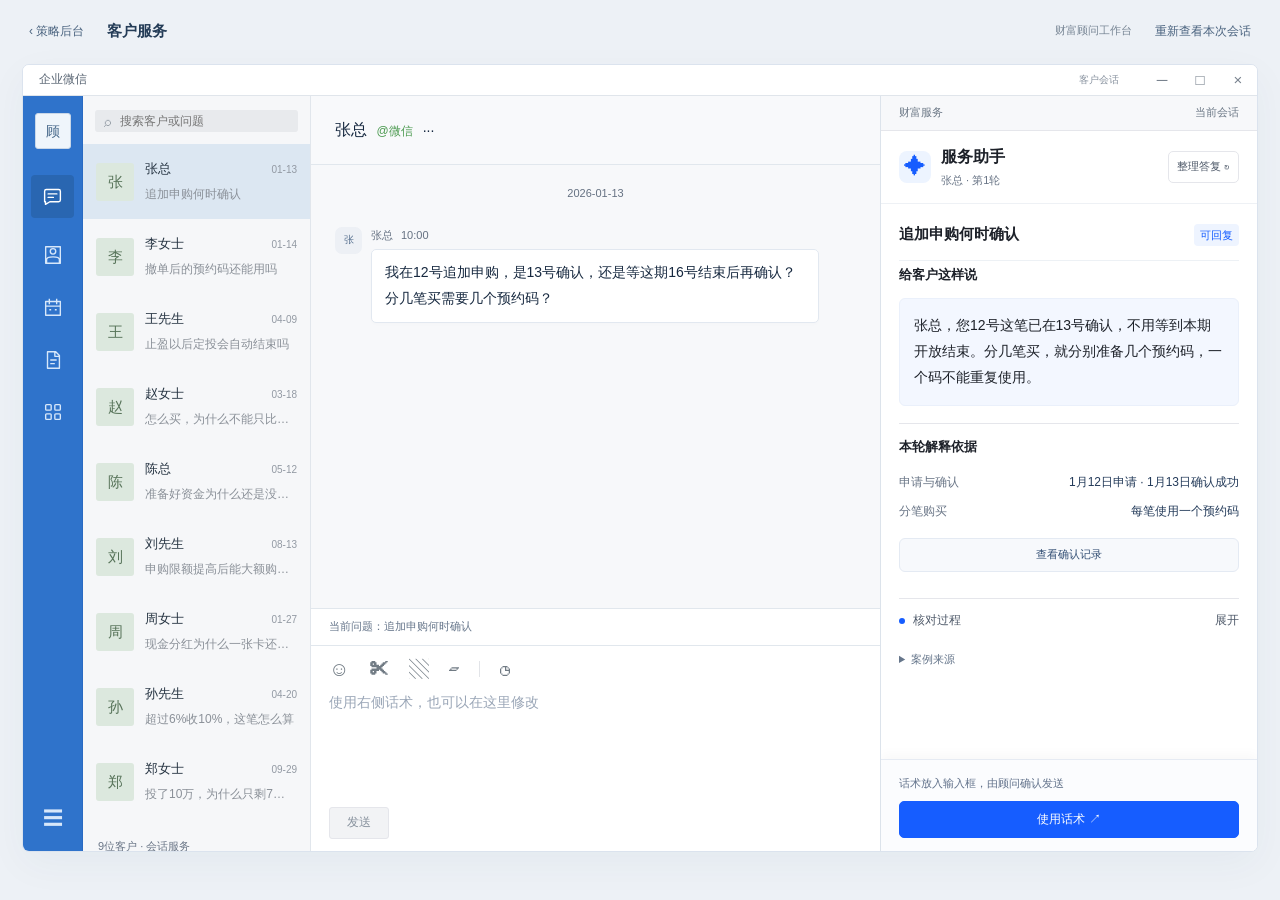
==== mjx/index.html @ 015b1b5f "feat(demo): 发布独立公开静态演示版本 原因：原私有仓库套餐不支持Pages，需要独立公开静态仓库供网页预览。 改动：仅导入mjx静态运行文件、方案和演示图片；新增根目录跳转与.nojeky" ====
<!doctype html>
<html lang="zh-CN">
<head>
  <meta charset="utf-8">
  <meta name="viewport" content="width=device-width, initial-scale=1">
  <link rel="icon" href="assets/company-logo.png">
  <title>财富服务智能体 · 服务与策略闭环</title>
  <meta name="description" content="企微侧边栏服务、主动被动场景、策略沉淀及基于事实和A/B结果的审核交互Demo。">
  <link rel="stylesheet" href="styles.css">
  <link rel="stylesheet" href="scenarios.css">
  <link rel="stylesheet" href="wecom.css">
  <link rel="stylesheet" href="agent-sidebar.css">
  <link rel="stylesheet" href="profit-assistant.css">
  <link rel="stylesheet" href="platform-theme.css">
  <link rel="stylesheet" href="premium-functional.css">
  <link rel="stylesheet" href="strategy-management.css">
</head>
<body>
  <header class="platform-header" aria-label="财富管理中台原型顶部">
    <a class="platform-brand" href="#strategies"><img src="assets/company-logo.png" alt="广发基金"><span>财富管理中台</span></a>
    <div class="platform-user"><span class="platform-demo-label">智能体原型 · 本地演示</span><span>财富顾问</span><span class="avatar small" aria-label="本地演示身份">顾</span></div>
  </header>
  <div class="app-shell">
    <aside class="nav-rail" aria-label="主导航">
      <a class="brand" href="#strategies" aria-label="财富服务策略工作台"><span class="brand-mark">广</span><span>财富服务<span class="brand-sub">智能体工作台</span></span></a>
      <div class="nav-caption">服务智能体</div>
      <nav id="navigation">
        <button class="nav-link" data-view="service"><span class="nav-icon">◫</span>会话服务</button>
        <button class="nav-link" data-view="coordination"><span class="nav-icon">⇄</span>问题协同</button>
        <button class="nav-link" data-view="active"><span class="nav-icon">↗</span>主动服务</button>
        <button class="nav-link" data-view="strategies"><span class="nav-icon">◈</span>策略管理</button>
        <button class="nav-link" data-view="review"><span class="nav-icon">◎</span>评估与审核</button>
        <a class="nav-link" href="overview.html" target="_blank" rel="noopener"><span class="nav-icon">⌘</span>整体方案</a>
        <a class="nav-link" href="overview.html#三个模块与任务边界" target="_blank" rel="noopener"><span class="nav-icon">⇆</span>模块协同说明</a>
      </nav>
      <div class="growth-note"><span class="small-label">可成长的服务能力</span><p>事实有依据<br>方法可复用<br>效果可验证</p><div class="growth-line"><i></i><i></i><i></i><i></i></div></div>
      <div class="rail-bottom"><div class="avatar small">顾</div><div>财富顾问<span>本地演示身份</span></div></div>
    </aside>
    <div class="workspace">
      <header class="global-header"><div class="breadcrumbs">财富服务<span>/</span><strong id="page-name">场景总览</strong></div><div class="header-actions"><span class="demo-pill"><i></i>本地交互演示</span><button class="plain-button" id="data-boundary">数据说明</button><button class="plain-button" id="reset-demo">重置演示</button></div></header>
      <main id="main-content"></main>
      <footer class="global-footer"><span>共性场景改写 · 业务结果为演示 · 不向客户发送</span><span>查看设计依据 ↗</span></footer>
    </div>
  </div>
  <div class="toast" id="toast" role="status" aria-live="polite"></div>
  <dialog id="detail-dialog" aria-labelledby="dialog-title"><div class="dialog-head"><div><span class="small-label" id="dialog-eyebrow">详情</span><h2 id="dialog-title"></h2></div><button class="icon-button" id="close-dialog" aria-label="关闭详情">×</button></div><div id="dialog-body"></div></dialog>
  <script>if (!location.hash) history.replaceState(null, "", location.pathname + location.search + "#service");</script><script src="data.js"></script><script src="engine.js"></script><script src="service-interaction-cases.js"></script><script src="business-scenarios.js"></script><script src="service-simulation.js"></script><script src="profit-walkthrough.js"></script><script src="business-answer-view.js"></script><script src="source-service.js"></script><script src="scenario-views.js"></script><script src="wecom-shell.js"></script><script src="agent-sidebar.js"></script><script src="advisor-copy-data.js"></script><script src="advisor-copy.js"></script><script src="strategy-attribution-data.js"></script><script src="strategy-catalog.js"></script><script src="strategy-management.js"></script><script src="competition-adapter.js"></script><script src="app.js"></script>
</body>
</html>
---- mjx/styles.css ----
:root{--surface:#fff;--canvas:#f5f6f8;--ink:#14243d;--muted:#62718a;--primary:#173e73;--accent:#197666;--line:#e4e8ef;--success:#187060;--warning:#936621;--error:#a03c45;--blue-soft:#edf3fa;--green-soft:#edf6f2;--amber-soft:#fbf5e9;--space-xs:6px;--space-sm:12px;--space-md:20px;--space-lg:28px;--space-xl:40px;--shadow-sm:0 2px 10px #21385805;--shadow-md:0 12px 40px #14243d0b;--ease:cubic-bezier(.22,.61,.36,1);--body-font:'PingFang SC','Microsoft YaHei',sans-serif;--display-font:'Songti SC','STSong',serif}
*{box-sizing:border-box}body{margin:0;background:var(--canvas);color:var(--ink);font:14px/1.6 var(--body-font);-webkit-font-smoothing:antialiased}button,input,textarea,select{font:inherit}button,a,input,textarea,summary{ -webkit-tap-highlight-color:transparent}button{cursor:pointer}button:disabled{cursor:not-allowed;opacity:.48}button:focus-visible,a:focus-visible,summary:focus-visible{outline:3px solid #8bb5dc;outline-offset:3px}a{color:var(--primary);text-decoration:none}h1,h2,h3,p{margin:0}h1{font:600 clamp(25px,2.3vw,34px)/1.35 var(--display-font);letter-spacing:.02em}h2{font-size:20px;line-height:1.4}h3{font-size:15px}small,.small-label{font-size:11px;color:var(--muted)}.small-label{letter-spacing:.06em}.muted{color:var(--muted)}.app-shell{display:flex;min-height:100vh}.nav-rail{width:190px;flex:none;background:#fff;border-right:1px solid var(--line);position:sticky;top:0;height:100vh;display:flex;flex-direction:column;padding:30px 18px 18px}.brand{display:flex;gap:11px;align-items:center;font-weight:600;color:var(--ink);font-size:17px;letter-spacing:.06em}.brand-mark{width:38px;height:38px;border-radius:11px;color:#fff;background:var(--primary);display:grid;place-items:center;font:23px var(--display-font)}.brand-sub{display:block;font-size:10px;font-weight:400;letter-spacing:.14em;color:var(--muted);margin-top:2px}.nav-caption{font-size:10px;color:#8090a5;margin:40px 13px 14px;letter-spacing:.16em}.nav-link{width:100%;display:flex;gap:13px;align-items:center;min-height:46px;margin:5px 0;padding:10px 12px;border:0;border-radius:8px;background:transparent;color:var(--muted);text-align:left;font-size:13px}.nav-link:hover{background:var(--canvas)}.nav-link.active{background:var(--blue-soft);color:var(--primary);font-weight:600}.nav-icon{font:20px Georgia,serif;width:21px;text-align:center}.growth-note{margin:45px 12px 0;border-top:1px solid var(--line);padding-top:24px}.growth-note p{margin-top:10px;color:#718199;font-size:12px;line-height:1.9}.growth-line{display:flex;gap:6px;margin-top:17px}.growth-line i{width:19px;height:3px;background:#dfe8ec}.growth-line i:first-child,.growth-line i:nth-child(2){background:#7da79c}.rail-bottom{margin-top:auto;padding-top:30px;display:flex;align-items:center;gap:9px;font-size:12px}.rail-bottom span{display:block;font-size:10px;color:var(--muted)}.workspace{flex:1;min-width:0;display:flex;flex-direction:column}.global-header{height:73px;display:flex;align-items:center;justify-content:space-between;padding:0 36px;border-bottom:1px solid var(--line);background:#ffffffb8}.breadcrumbs{color:var(--muted);font-size:12px;display:flex;gap:13px;align-items:center}.breadcrumbs span{color:#b3becd}.breadcrumbs strong{font-weight:500;color:var(--ink)}.header-actions{display:flex;align-items:center;gap:18px}.demo-pill{font-size:11px;color:var(--accent);display:flex;gap:6px;align-items:center}.demo-pill i{width:5px;height:5px;background:var(--accent);border-radius:50%}.plain-button{border:0;background:none;color:var(--muted);padding:8px 0;min-height:32px;font-size:11px}.plain-button:hover{color:var(--primary)}#main-content{padding:30px 36px 24px;flex:1;min-width:0}.page-intro{display:flex;align-items:center;justify-content:space-between;gap:22px;margin-bottom:24px}.page-intro p{color:var(--muted);font-size:12px;margin-top:8px}.eyebrow{font-size:11px;letter-spacing:.12em;color:var(--accent);margin-bottom:7px}.segment{display:flex;padding:4px;border:1px solid var(--line);background:#fff;border-radius:9px;gap:3px}.segment button{border:0;background:transparent;padding:7px 13px;min-height:34px;border-radius:6px;font-size:12px;color:var(--muted);white-space:nowrap}.segment button.active{background:var(--primary);color:white}.service-grid{display:grid;grid-template-columns:190px minmax(250px,1fr) minmax(335px,390px);gap:16px;align-items:stretch;min-height:625px}.scenario-list{padding:17px 11px;background:#fff;border:1px solid var(--line);border-radius:11px}.scenario-heading{padding:0 9px 13px;display:flex;justify-content:space-between;color:var(--muted);font-size:11px}.scenario-button{display:block;width:100%;padding:14px 10px;margin-bottom:5px;text-align:left;border:1px solid transparent;border-radius:8px;background:none;transition:background .18s var(--ease)}.scenario-button:hover{background:#f6f8fa}.scenario-button.selected{background:var(--blue-soft);border-color:#dce6f2}.scenario-button b{display:block;font-size:12px;font-weight:500;margin:6px 0}.scenario-button small{display:block;font-size:10px;line-height:1.5}.scenario-index{font:11px Georgia,serif;color:#8c9db0}.scenario-button.selected .scenario-index{color:var(--primary)}.case-mode{float:right;font-size:9px;color:var(--accent);border:1px solid #cee1d9;padding:0 5px;border-radius:3px}.chat-panel{border:1px solid var(--line);border-radius:11px;background:#fff;overflow:hidden;display:flex;flex-direction:column;min-width:0}.chat-header{padding:18px 22px;border-bottom:1px solid var(--line);display:flex;align-items:center;gap:10px}.avatar{width:36px;height:36px;flex:none;border-radius:10px;background:#edf0f5;display:grid;place-items:center;color:#57708f;font-size:13px}.avatar.small{width:29px;height:29px;border-radius:8px;font-size:11px}.chat-header b{font-size:14px;font-weight:500}.chat-header small{display:block;font-size:10px;margin-top:2px}.live-dot{margin-left:auto;font-size:10px;color:var(--muted);white-space:nowrap}.chat-body{flex:1;min-height:275px;max-height:410px;overflow:auto;padding:20px 20px 25px;background:#fafbfc;scroll-behavior:smooth}.chat-date{text-align:center;color:#8b98aa;font-size:10px;margin-bottom:24px}.message{display:flex;gap:9px;margin:18px 0;align-items:flex-start}.message.advisor{flex-direction:row-reverse}.message .avatar{width:27px;height:27px;border-radius:7px;font-size:10px}.message.advisor .avatar{background:#d9e5f2;color:var(--primary)}.message-content{max-width:88%;min-width:0}.message-meta{font-size:9px;color:#8090a5;margin-bottom:5px;display:flex;gap:8px;flex-wrap:wrap}.message.advisor .message-meta{justify-content:flex-end}.bubble{padding:12px 14px;border:1px solid #e4e8ee;border-radius:0 9px 9px 9px;background:#fff;font-size:12px;line-height:1.75;white-space:pre-wrap;overflow-wrap:anywhere;box-shadow:var(--shadow-sm)}.message.advisor .bubble{background:#edf3fa;border-color:#e2eaf4;border-radius:9px 0 9px 9px}.message-origin{font-size:9px;color:#8795a8;margin-top:5px}.message.advisor .message-origin{text-align:right}.chat-context{display:flex;align-items:center;justify-content:space-between;gap:10px;padding:11px 19px;font-size:10px;color:var(--muted);border-top:1px solid var(--line);background:#fff}.chat-context button{font-size:10px;border:0;background:#eef2f7;padding:5px 9px;border-radius:4px;color:var(--primary);min-height:30px}.composer{padding:13px 19px 17px;border-top:1px solid var(--line)}.composer-label{display:flex;justify-content:space-between;font-size:10px;color:var(--muted);margin-bottom:9px}.composer textarea{resize:vertical;width:100%;min-height:85px;max-height:210px;border:0;outline:none;font-size:12px;line-height:1.75;color:var(--ink);background:#fff}.composer textarea::placeholder{color:#9aa6b7}.composer-actions{display:flex;justify-content:space-between;align-items:center;gap:12px;margin-top:8px}.composer-actions small{font-size:9px}.button{border:1px solid var(--line);background:#fff;color:var(--primary);padding:8px 13px;min-height:36px;border-radius:6px;font-size:11px;font-weight:500;display:inline-flex;align-items:center;justify-content:center;gap:6px;transition:background .18s var(--ease)}.button:hover:not(:disabled){background:var(--blue-soft)}.button.primary{background:var(--primary);border-color:var(--primary);color:white}.button.primary:hover:not(:disabled){background:#244e86}.button.success{color:var(--accent);border-color:#c9ded8;background:#f5faf7}.button.small{min-height:32px;padding:5px 10px;font-size:10px}.button.wide{width:100%}.assistant-panel{background:#fff;border:1px solid var(--line);border-radius:11px;display:flex;flex-direction:column;overflow:hidden;min-width:0}.assistant-head{padding:17px 20px;border-bottom:1px solid var(--line);display:flex;justify-content:space-between;align-items:center}.assistant-name{display:flex;align-items:center;gap:9px;font-size:13px;font-weight:500}.agent-emblem{width:26px;height:26px;border-radius:7px;background:var(--primary);color:#fff;display:grid;place-items:center;font:17px Georgia,serif}.assistant-head small{font-size:10px;color:var(--accent)}.problem-tabs{display:flex;gap:2px;padding:12px 15px 0;border-bottom:1px solid var(--line);overflow-x:auto}.problem-tab{background:none;border:0;border-bottom:2px solid transparent;min-height:38px;padding:7px 10px 11px;font-size:11px;white-space:nowrap;color:var(--muted);display:flex;align-items:center;gap:5px}.problem-tab[aria-selected=true]{border-bottom-color:var(--primary);color:var(--primary);font-weight:500}.tab-dot{width:5px;height:5px;border-radius:50%;background:#c19950}.tab-dot.closed{background:#8da79b}.assistant-content{padding:19px 20px;flex:1}.item-heading{display:flex;gap:10px;justify-content:space-between;align-items:flex-start;margin-bottom:11px}.item-heading h2{font-size:16px;font-weight:600;line-height:1.5}.badge{display:inline-flex;align-items:center;gap:4px;white-space:nowrap;background:#f0f3f7;color:#62718a;font-size:10px;border-radius:4px;padding:3px 7px;line-height:1.5}.badge.green{background:var(--green-soft);color:var(--accent)}.badge.amber{background:var(--amber-soft);color:var(--warning)}.badge.blue{background:var(--blue-soft);color:var(--primary)}.badge.outline{background:transparent;border:1px solid var(--line)}.item-summary{font-size:11px;color:var(--muted);margin-bottom:17px;line-height:1.7}.section-label{font-size:10px;display:flex;justify-content:space-between;align-items:center;letter-spacing:.035em;color:var(--muted);margin:17px 0 9px}.section-label b{font-weight:500;color:var(--ink);font-size:11px}.facts-block{background:#f3f7f5;border:1px solid #e0eae5;border-left:3px solid #81a696;border-radius:5px;padding:7px 12px}.fact-row{display:flex;justify-content:space-between;gap:14px;padding:7px 0;border-bottom:1px solid #e4ece7;font-size:11px}.fact-row:last-child{border-bottom:0}.fact-row span{color:#687f75;flex:none}.fact-row strong{font-weight:500;color:#234e42;text-align:right;overflow-wrap:anywhere}.fact-row.missing strong{color:var(--warning)}.fact-scope{font-size:9px;color:#809489;margin-top:8px;line-height:1.6}.reply-block{font-size:12px;line-height:1.8;padding:14px 15px;background:#f9fafc;border:1px solid #e9edf3;border-radius:7px;white-space:pre-wrap}.reply-origin{color:#8794a7;font-size:9px;margin:6px 0 10px}.action-row{display:flex;gap:8px;flex-wrap:wrap}.next-action{margin-top:14px;display:flex;gap:7px;font-size:10px;line-height:1.7;color:var(--muted);padding-left:2px}.next-action b{color:var(--primary);font-weight:500;white-space:nowrap}.confirm-box{border:1px solid #e9ddc3;border-radius:7px;background:#fcf9f2;padding:12px;margin-top:13px;font-size:11px}.confirm-box p{color:var(--warning);font-size:10px;margin:6px 0 8px}.check-label{display:flex;align-items:flex-start;gap:7px;font-size:10px;color:var(--muted);line-height:1.6;margin:9px 0}.check-label input{margin-top:3px;accent-color:var(--primary)}.process-details{margin-top:19px;border-top:1px solid var(--line);padding-top:12px}.process-details summary{cursor:pointer;font-size:11px;font-weight:500;display:flex;justify-content:space-between;list-style:none;align-items:center;min-height:32px}.process-details summary::-webkit-details-marker{display:none}.process-details summary:after{content:'＋';font-size:15px;color:#9aa8b9}.process-details[open] summary:after{content:'−'}.timeline{padding:15px 0 0 3px}.timeline-entry{display:flex;gap:12px;position:relative;padding-bottom:17px}.timeline-entry:not(:last-child):before{content:'';position:absolute;left:6px;top:16px;bottom:0;width:1px;background:var(--line)}.timeline-dot{position:relative;width:13px;height:13px;flex:none;border-radius:50%;background:white;border:2px solid #9eb6b0;margin-top:3px}.timeline-dot.model{border-color:#7c9abd}.timeline-dot.human,.timeline-dot.advisor{border-color:#c5aa75}.timeline-entry b{font-size:10px;font-weight:500}.timeline-entry p{font-size:10px;color:var(--muted);line-height:1.65;margin-top:4px}.timeline-entry small{font-size:9px}.running-indicator{display:flex;gap:8px;align-items:center;background:var(--blue-soft);color:var(--primary);padding:11px 13px;border-radius:6px;font-size:11px;margin-bottom:15px}.spinner{width:12px;height:12px;border:2px solid #c6d7e8;border-top-color:var(--primary);border-radius:50%;animation:spin .7s linear infinite}@keyframes spin{to{transform:rotate(360deg)}}.global-footer{padding:15px 36px;display:flex;justify-content:space-between;color:#8795a7;font-size:10px;border-top:1px solid var(--line)}.toolbar{display:flex;align-items:center;justify-content:space-between;gap:15px;margin-bottom:18px}.toolbar .segment{padding:3px}.search{width:230px;max-width:100%;border:1px solid var(--line);border-radius:7px;min-height:38px;background:#fff;padding:8px 13px;font-size:11px;color:var(--ink);outline-color:#8bb5dc}.strategy-layout{display:grid;grid-template-columns:minmax(370px,1fr) 340px;gap:22px}.strategy-table{background:#fff;border:1px solid var(--line);border-radius:10px;overflow:hidden}.table-row{display:grid;grid-template-columns:2fr .9fr 1.2fr .7fr 35px;gap:14px;align-items:center;padding:19px 23px;border-bottom:1px solid var(--line);font-size:11px}.table-row:last-child{border:0}.table-row.header{padding-top:14px;padding-bottom:14px;background:#fafbfc;color:var(--muted);font-size:10px}.table-row b{display:block;font-size:13px;font-weight:500;margin-bottom:5px}.table-row small{font-size:10px}.table-row.selected{background:#f4f7fb}.table-row:not(.header){cursor:pointer}.table-row:not(.header):hover{background:#f6f8fb}.table-row button{border:0;background:none;font-size:20px;color:#8696aa}.strategy-detail{background:#fff;border:1px solid var(--line);border-radius:10px;padding:25px;align-self:start}.strategy-detail h2{font:600 23px/1.45 var(--display-font);margin:13px 0}.strategy-detail p{font-size:12px;color:var(--muted);line-height:1.8}.method-list{list-style:none;padding:0;margin:20px 0}.method-list li{display:flex;gap:12px;margin:13px 0;font-size:11px}.method-list span{width:21px;height:21px;flex:none;border:1px solid #dae3ec;display:grid;place-items:center;border-radius:50%;font:10px Georgia,serif;color:var(--primary)}.quiet-callout{padding:13px 15px;background:#f6f8fa;border-radius:6px;font-size:10px;color:var(--muted);line-height:1.8;margin:16px 0}.callout-amber{background:var(--amber-soft);color:var(--warning)}.provenance-line{font-size:10px;color:#8a99aa;line-height:1.7}.strategy-actions{display:flex;gap:9px;margin-top:20px;flex-wrap:wrap}.empty-state{padding:45px 25px;text-align:center;color:var(--muted);font-size:12px}.review-layout{display:grid;grid-template-columns:230px minmax(400px,1fr);gap:22px}.review-list{align-self:start;background:#fff;border:1px solid var(--line);border-radius:10px;padding:14px}.review-choice{width:100%;text-align:left;border:1px solid transparent;border-radius:7px;padding:13px 12px;background:none;margin:3px 0}.review-choice b{font-size:12px;font-weight:500;display:block;margin-bottom:6px}.review-choice.selected{background:var(--blue-soft);border-color:#dae5f0}.review-card{background:#fff;border:1px solid var(--line);border-radius:11px;padding:29px 33px}.review-top{display:flex;align-items:flex-start;justify-content:space-between;gap:15px}.review-top h2{font:600 25px/1.4 var(--display-font);margin:8px 0 12px}.metric-area{display:grid;grid-template-columns:1fr 1fr;gap:20px;margin:23px 0}.metric-box{border:1px solid var(--line);border-radius:8px;padding:19px 22px}.metric-box.featured{border-color:#c6dccc;background:#f5faf7}.metric-box .metric-number{font:35px/1.3 Georgia,serif;color:var(--primary);margin:12px 0 4px;font-variant-numeric:tabular-nums}.metric-box small{font-size:10px}.bar-track{height:5px;background:#edf0f4;border-radius:3px;margin-top:14px;overflow:hidden}.bar-fill{height:100%;background:#8da3bb;border-radius:3px}.featured .bar-fill{background:#709c8d}.delta-line{padding:14px 0;border-top:1px solid var(--line);border-bottom:1px solid var(--line);display:flex;justify-content:space-between;align-items:center;font-size:11px}.delta-line strong{font:23px Georgia,serif;color:var(--accent)}.metadata-grid{display:grid;grid-template-columns:1fr 1fr;gap:17px;margin:21px 0;font-size:11px}.metadata-grid span{display:block;color:var(--muted);font-size:10px;margin-bottom:4px}.review-bottom{border-top:1px solid var(--line);padding-top:19px;margin-top:23px;display:flex;justify-content:space-between;gap:18px;align-items:flex-end}.review-bottom .check-label{max-width:360px}.history-list{padding:10px 0}.history-line{padding:12px 0;border-bottom:1px solid var(--line);font-size:11px;display:flex;justify-content:space-between;gap:14px}.plan-hero{background:var(--primary);color:#fff;padding:35px 42px;border-radius:12px;position:relative;overflow:hidden;margin-bottom:24px}.plan-hero .eyebrow{color:#b6d4ce}.plan-hero h1{font-size:33px;max-width:700px}.plan-hero p{margin-top:15px;font-size:12px;color:#c4d1e0;max-width:650px;line-height:1.9}.plan-hero:after{content:'◈';position:absolute;right:30px;top:-50px;font:240px Georgia,serif;color:#ffffff06}.plan-flow{display:flex;gap:0;align-items:stretch;background:white;border:1px solid var(--line);border-radius:9px;padding:25px 20px;margin-bottom:24px}.plan-step{flex:1;min-width:0;padding:0 15px;position:relative}.plan-step:not(:last-child):after{content:'→';position:absolute;right:-7px;top:13px;color:#abb9c9}.plan-step .number{font:11px Georgia,serif;color:#899baf;margin-bottom:8px}.plan-step b{display:block;font-size:13px;font-weight:500}.plan-step p{font-size:10px;color:var(--muted);line-height:1.7;margin-top:7px}.plan-columns{display:grid;grid-template-columns:1fr 1fr;gap:22px}.plan-panel{border:1px solid var(--line);background:#fff;border-radius:9px;padding:27px}.plan-panel h2{font-size:17px;margin-bottom:12px}.plan-panel p{font-size:12px;color:var(--muted);line-height:1.9}.simple-list{list-style:none;margin:18px 0 0;padding:0}.simple-list li{font-size:11px;padding:10px 0;border-top:1px solid var(--line);color:var(--muted)}.simple-list b{color:var(--ink);font-weight:500}.toast{position:fixed;bottom:28px;left:50%;transform:translate(-50%,12px);background:#14243df2;color:#fff;padding:12px 20px;border-radius:8px;font-size:12px;opacity:0;pointer-events:none;z-index:100;transition:opacity .2s var(--ease),transform .2s var(--ease);max-width:min(90vw,600px);box-shadow:var(--shadow-md)}.toast.show{opacity:1;transform:translate(-50%,0)}dialog{width:min(720px,calc(100vw - 32px));max-height:85vh;padding:0;border:1px solid var(--line);border-radius:12px;box-shadow:0 30px 100px #101d3633;color:var(--ink)}dialog::backdrop{background:#101d3644;backdrop-filter:blur(3px)}.dialog-head{padding:22px 27px;border-bottom:1px solid var(--line);display:flex;align-items:center;justify-content:space-between;gap:20px}.dialog-head h2{font-size:19px;margin-top:5px}.icon-button{border:0;background:#f1f4f8;min-width:32px;min-height:32px;border-radius:6px;font-size:21px;color:var(--muted)}#dialog-body{padding:22px 27px;overflow:auto;max-height:calc(85vh - 100px);font-size:12px;line-height:1.85}#dialog-body p{margin:10px 0;color:var(--muted)}.source-record{padding:14px 0;border-bottom:1px solid var(--line)}.source-record b{font-weight:500}.source-record code{display:block;font-size:10px;color:var(--muted);overflow-wrap:anywhere;margin-top:7px}pre{font-size:10px;background:#f4f6f9;color:#50627a;padding:15px;border-radius:6px;white-space:pre-wrap;overflow-wrap:anywhere}details.technical{margin-top:14px}details.technical summary{font-size:11px;color:var(--muted);cursor:pointer;min-height:32px}.mobile-chat-link{display:none}
.fact-row strong{font-size:12px;font-weight:600}.fact-scope{font-size:10px}.reply-block{font-size:13px}.reply-origin{font-size:10px}.message-origin{font-size:10px}.item-summary{font-size:12px}.bubble{font-size:13px}.button{font-size:12px}.scenario-button small{font-size:10px}.next-action{font-size:11px}.timeline-entry p{font-size:11px}
@media(min-width:1600px){#main-content{padding-left:45px;padding-right:45px}.service-grid{grid-template-columns:205px minmax(330px,1fr) 410px;min-height:690px}.chat-body{max-height:470px}.assistant-content{padding:23px}.bubble{font-size:13px}.reply-block{font-size:13px}}
@media(max-width:1220px){.nav-rail{width:164px;padding-left:12px;padding-right:12px}.brand{font-size:15px;gap:8px}.brand-mark{width:32px;height:32px}.global-header{padding:0 24px}#main-content{padding:24px}.service-grid{grid-template-columns:155px minmax(240px,1fr) 330px;gap:12px}.scenario-button{padding-left:7px;padding-right:7px}.assistant-content{padding:16px}.chat-header{padding:16px}.chat-body{padding:17px 14px}.message-content{max-width:89%}.strategy-layout{grid-template-columns:minmax(300px,1fr) 300px}.table-row{padding:16px;gap:10px}.review-layout{grid-template-columns:190px minmax(300px,1fr)}.review-card{padding:24px}.plan-step{padding:0 10px}}
@media(max-width:1030px){.nav-rail{width:146px}.nav-link{font-size:11px;gap:8px}.brand-sub{font-size:9px}.service-grid{grid-template-columns:minmax(260px,1fr) 340px}.scenario-list{grid-column:1/-1;display:flex;gap:6px;padding:8px;overflow-x:auto}.scenario-heading{display:none}.scenario-button{min-width:155px;width:155px;margin:0;padding:8px 10px}.scenario-button b{font-size:11px}.scenario-button small{display:none}.scenario-index{font-size:10px}.page-intro h1{font-size:28px}.strategy-layout{grid-template-columns:1fr}.strategy-detail{display:grid;grid-template-columns:1fr 1fr;gap:0 24px}.strategy-detail h2,.strategy-detail>p{grid-column:1}.review-layout{grid-template-columns:1fr}.review-list{display:flex;gap:6px;overflow:auto}.review-choice{min-width:190px;max-width:210px}.plan-flow{padding:22px 10px}.plan-step p{font-size:9px}.plan-columns{gap:15px}.header-actions{gap:11px}}
@media(max-width:760px){.app-shell{display:block}.nav-rail{position:static;height:auto;width:100%;padding:12px 18px;border-right:0;border-bottom:1px solid var(--line);display:block}.brand{font-size:16px}.brand-mark{width:29px;height:29px;font-size:19px}.brand-sub,.nav-caption,.growth-note,.rail-bottom{display:none}.nav-rail nav{display:flex;margin-top:10px;gap:4px}.nav-link{width:auto;flex:1;justify-content:center;font-size:10px;padding:7px 3px;min-height:34px}.nav-icon{display:none}.global-header{height:49px;padding:0 18px}.breadcrumbs{font-size:10px;gap:7px}.breadcrumbs>span:first-of-type{display:none}.header-actions{gap:10px}.demo-pill{display:none}.plain-button{font-size:10px}#main-content{padding:21px 16px}.page-intro{display:block;margin-bottom:18px}.page-intro h1{font-size:28px}.page-intro p{font-size:11px}.page-intro .segment{margin-top:15px;display:inline-flex}.service-grid{display:flex;flex-direction:column;gap:14px}.scenario-list{order:0}.chat-panel{order:2}.assistant-panel{order:1}.chat-body{min-height:180px;max-height:280px}.assistant-content{padding:20px}.reply-block{font-size:13px}.fact-row{font-size:12px}.fact-scope,.reply-origin,.message-origin{font-size:10px}.global-footer{padding:13px 16px;font-size:9px;gap:12px}.global-footer span:first-child{max-width:80%}.toolbar{flex-wrap:wrap}.search{width:100%}.strategy-detail{display:block;padding:23px}.table-row{grid-template-columns:1.9fr 1fr .85fr 25px;padding:15px 13px;gap:10px}.table-row .table-goal{display:none}.table-row b{font-size:12px}.metric-area{gap:11px}.metric-box{padding:16px}.metric-box .metric-number{font-size:30px}.review-card{padding:22px 18px}.review-bottom{display:block}.review-bottom .action-row{margin-top:15px}.metadata-grid{font-size:10px;gap:13px}.plan-hero{padding:26px 23px}.plan-hero h1{font-size:29px}.plan-columns{grid-template-columns:1fr}.plan-flow{flex-wrap:wrap;gap:20px;padding:23px}.plan-step{flex:none;width:calc(50% - 10px);padding:0}.plan-step:not(:last-child):after{display:none}.plan-step p{font-size:11px}.plan-panel{padding:23px}.dialog-head{padding:18px 20px}#dialog-body{padding:20px}.strategy-actions{gap:8px}.button{font-size:11px;min-height:38px}.mobile-chat-link{display:inline-flex}}
@media(max-width:760px){.nav-rail{position:sticky;top:0;z-index:30;background:#fff}.fact-row strong{font-size:12px}}
@media(prefers-reduced-motion:reduce){*{animation:none!important;scroll-behavior:auto!important;transition:none!important}}
---- mjx/scenarios.css ----
/* imagegen视觉方向的可执行翻译。所有布局为HTML/CSS；图片不承载事实。 */
:root{--primary:#1858ca;--ink:#16283f;--muted:#66768b;--line:#e1e7ed;--surface:#f5f7fa;--accent:#207b65;--green-soft:#eef8f3;--amber-soft:#fff5e6;--warning:#9a651a;--display-font:"Songti SC","STSong","Noto Serif CJK SC",serif;--body-font:"PingFang SC","Microsoft YaHei","Noto Sans CJK SC",sans-serif;--space-xs:8px;--space-sm:12px;--space-md:20px;--space-lg:28px;--space-xl:40px}
body{background:var(--surface);font-family:var(--body-font);font-size:14px;color:var(--ink)}
.nav-rail{width:194px;background:#11243c;color:#ecf2fa;border:0;padding:28px 18px}
.brand{color:#fff;font-size:18px}.brand-mark{background:#e7effc;color:#153860;border:0;border-radius:9px}.brand-sub{color:#9baec4;font-size:11px}
.nav-caption{color:#8fa2b9;font-size:11px;margin-top:36px}.nav-link{color:#aebed2;min-height:46px;font-size:13px;margin:5px 0;border-radius:7px;padding:12px}
.nav-link:hover{background:#1c3552;color:#fff}.nav-link.active{color:#fff;background:#225dc0;box-shadow:0 4px 14px #07183226}.nav-icon{font-size:17px}.growth-note{border-color:#344a64}.growth-note p{color:#c6d5e6;font-size:14px}.growth-note .small-label{color:#8ea8c2}.rail-bottom{border-color:#344a64;color:#dbe6f3}.rail-bottom span{color:#96acc3}
.global-header{background:#ffffffd9;height:68px;border-bottom:1px solid var(--line);padding:0 32px}.breadcrumbs{font-size:13px}.global-footer{font-size:11px;padding:18px 32px}.header-actions .plain-button{font-size:12px;min-height:34px}.demo-pill{font-size:11px}
#main-content{padding:30px 32px 40px;max-width:1580px;width:100%;margin:auto;min-width:0}.page-intro{margin-bottom:25px;align-items:center}.page-intro h1{font-family:var(--body-font);font-size:30px;line-height:1.4;letter-spacing:-.03em;font-weight:600}.eyebrow{font-size:11px;letter-spacing:.05em}.page-intro p{font-size:13px;line-height:1.8;margin-top:8px}.small-label{font-size:11px}.button{font-size:13px;min-height:38px;border-radius:6px;font-weight:500;padding:8px 14px}.button.primary{background:var(--primary);border-color:var(--primary)}.button.small{min-height:34px;font-size:12px}.plain-button{font-size:11px;min-height:32px}.badge{font-size:11px;padding:4px 8px}.badge.blue{color:var(--primary);background:#eef4ff}
button:focus-visible,a:focus-visible,summary:focus-visible{outline:3px solid #6a9de9;outline-offset:3px}button:hover:not(:disabled){filter:brightness(.98)}
.overview-spine{border:1px solid #dae5e3;border-left:4px solid var(--accent);background:#fff;display:flex;align-items:center;gap:30px;padding:24px 28px;border-radius:9px;margin-bottom:26px}.spine-label{color:var(--accent);font-size:11px}.overview-spine h2{font:600 26px/1.5 var(--display-font);margin:5px 0 0;white-space:nowrap}.overview-spine p{color:var(--muted);font-size:13px;line-height:1.9;max-width:650px}.overview-spine .badge{margin-left:auto}
.scene-map{display:grid;grid-template-columns:1fr 1fr;gap:18px}.scene-entry{border:1px solid var(--line);background:#fff;border-radius:9px;padding:27px 24px;display:grid;grid-template-columns:38px 1fr;gap:12px 18px;position:relative;min-height:230px;transition:box-shadow .18s ease}.scene-entry:hover{box-shadow:0 8px 25px #20345009}.scene-order{font:24px/1.6 Georgia,serif;color:#a8b5c5;grid-row:1/3}.scene-description h2{font-size:21px;margin:7px 0}.scene-description p{color:var(--ink);font-size:14px;margin:0 0 14px}.scene-focus{font-size:12px;color:var(--muted)}.scene-path{font-size:11px;color:#7b8ea4;margin-top:9px}.scene-open{grid-column:2;border:0;background:#edf3fd;color:var(--primary);justify-self:start;min-height:36px;padding:7px 12px;border-radius:5px;font-size:12px;display:flex;gap:25px;align-items:center}
.overview-bottom{margin-top:23px;display:grid;grid-template-columns:1fr 1fr auto;gap:24px;align-items:center;padding:22px 0;border-top:1px solid var(--line)}.overview-bottom b{display:block;font-size:14px;font-weight:500;margin:8px 0}.overview-bottom p{font-size:12px;line-height:1.7;color:var(--muted)}.design-gallery img{width:100%;display:block;border-radius:7px;border:1px solid var(--line)}.design-gallery figure{margin:15px 0 25px}.design-gallery figcaption{font-size:12px;color:var(--muted);margin-top:8px}
.scenario-counter{font-size:11px;color:var(--muted);border:1px solid var(--line);background:#fff;padding:9px 12px;border-radius:6px}.service-grid{grid-template-columns:172px minmax(260px,1fr) minmax(360px,410px);gap:18px}.scenario-heading{font-size:11px}.scenario-button{padding:13px 11px}.scenario-button b{font-size:13px;line-height:1.6}.scenario-button small{font-size:11px}.chat-panel,.assistant-panel{box-shadow:0 2px 5px #172f4810}.chat-header b{font-size:15px}.chat-header small,.chat-context,.composer-label,.composer-actions small{font-size:11px}.chat-date,.message-meta,.live-dot{font-size:11px}.bubble{font-size:14px;line-height:1.9}.message-origin{font-size:10px}.chat-body{min-height:260px}.composer textarea{font-size:13px;line-height:1.8}.assistant-head{padding:18px}.assistant-name{font-size:14px}.assistant-head small{font-size:11px}.problem-tab{font-size:12px;min-height:42px}.item-heading h2{font-size:18px}.item-summary{font-size:12px;line-height:1.8}.section-label b{font-size:12px}.section-label{font-size:10px}.facts-block{background:#f0f8f4;border:1px solid #d9e9e1;border-left:3px solid var(--accent);padding:7px 13px}.fact-row{font-size:12px;padding:9px 0}.fact-row strong{font-size:13px}.fact-scope,.reply-origin{font-size:11px;line-height:1.8}.reply-block{font-size:14px;line-height:1.9;background:#f5f8fe;border:1px solid #e3eaf6;padding:16px}.next-action{font-size:12px}.check-label,.confirm-box{font-size:12px}.confirm-box p{font-size:11px}.process-details summary{font-size:12px;min-height:38px}.timeline-entry b{font-size:12px}.timeline-entry p{font-size:12px}.quiet-callout{font-size:11px;line-height:1.8}.reply-origin button{border:0;background:none;color:var(--primary);padding:6px 0;min-height:32px;font-size:11px;display:block}
.collaboration-grid,.active-service-grid{display:grid;grid-template-columns:190px minmax(350px,1fr) 340px;gap:18px;align-items:start}.work-queue,.opportunity-queue,.case-investigation,.opportunity-evidence,.action-sheet{background:#fff;border:1px solid var(--line);border-radius:9px;min-width:0}.work-queue,.opportunity-queue{padding:16px 10px}.queue-title{font-size:13px;font-weight:600;padding:0 8px 12px;display:flex;justify-content:space-between;gap:8px}.queue-title span{font-size:10px;color:var(--muted);font-weight:400}.queue-item{width:100%;text-align:left;border:1px solid transparent;border-radius:7px;padding:14px 10px;background:none;margin:3px 0;display:block;color:var(--ink)}.queue-item.selected{background:#f0f5fe;border-color:#d6e4fa;border-left:3px solid var(--primary)}.queue-item span{font-size:11px;color:var(--muted)}.queue-item b{font-size:13px;line-height:1.7;display:block;margin:6px 0}.queue-item small{font-size:11px;color:#777f87}.queue-note{font-size:11px;line-height:1.8;color:var(--muted);border-top:1px solid var(--line);padding:14px 8px 0;margin-top:12px}.case-investigation,.opportunity-evidence{padding:23px}.investigation-header{display:flex;justify-content:space-between;gap:12px;align-items:start;margin-bottom:19px}.investigation-header h2{font-size:21px;line-height:1.5;margin:8px 0 0}.question-quote{background:#f6f8fb;border-left:2px solid #a3b9d4;padding:13px 15px;font-size:13px;line-height:1.9;color:#3e5670}.question-quote button{display:block;border:0;background:none;color:var(--primary);font-size:11px;min-height:32px;padding:6px 0 0}
.phase-strip{display:flex;gap:12px;margin:23px 0;flex-wrap:wrap}.phase-strip span{font-size:11px;color:#8b97a5;display:flex;align-items:center;gap:6px}.phase-strip i{font-style:normal;width:21px;height:21px;border:1px solid #dce2e9;border-radius:50%;display:grid;place-items:center;font:11px Georgia,serif}.phase-strip span.current{color:var(--primary);font-weight:500}.phase-strip span.current i{background:var(--primary);color:#fff;border-color:var(--primary)}.phase-strip span.done{color:var(--accent)}.phase-strip span.done i{border-color:#b7d9c7;background:#f0f8f4}
.evidence-sheet{border:1px solid #d9e8df;border-radius:7px;background:#f5faf7;margin-top:19px;overflow:hidden}.sheet-head{padding:14px 16px;display:flex;align-items:center;gap:8px;font-size:13px}.sheet-head b{font-weight:600}.sheet-head button{margin-left:auto;border:0;background:none;color:var(--primary);font-size:11px;min-height:32px;padding:0 4px}.evidence-icon{background:#daf1e5;color:var(--accent);width:23px;height:23px;display:grid;place-items:center;border-radius:5px;font-size:13px}.draft-icon{color:var(--primary);background:#eaf1fd;width:23px;height:23px;display:grid;place-items:center;border-radius:5px}.evidence-rows{margin:0 16px;padding:0}.evidence-rows>div{display:flex;justify-content:space-between;gap:18px;padding:12px 0;border-top:1px solid #e0eae3;font-size:12px}.evidence-rows dt{color:#697c72;flex:none}.evidence-rows dd{margin:0;text-align:right;font-weight:500;color:#21513e;overflow-wrap:anywhere}.evidence-rows .evidence-gap dd{color:var(--warning)}.evidence-scope{font-size:11px;color:#798c81;line-height:1.8;padding:11px 16px;border-top:1px solid #e0eae3;margin:8px 0 0}
.gap-sheet{background:#fffbf4;border:1px solid #efe1c8;border-radius:7px;margin-top:18px}.gap-sheet .sheet-head{padding-bottom:0}.gap-sheet>p{padding:12px 16px;font-size:13px;color:#72572f;line-height:1.8;margin:0}.owner-row{display:grid;grid-template-columns:1fr 1fr;border-top:1px solid #eddfc8;padding:13px 16px;gap:15px}.owner-row span{font-size:11px;color:#8a795f;display:block;margin-bottom:6px}.owner-row b{font-size:12px;line-height:1.7;font-weight:500}.case-actions{min-width:0}.action-sheet{padding:18px}.action-sheet>.sheet-head{padding:0 0 15px}.local-compose{border-top:1px solid var(--line);margin-top:22px;padding-top:14px}.local-compose label{font-size:11px;color:var(--muted);display:block;margin-bottom:9px}.local-compose textarea{width:100%;min-height:110px;font:13px/1.8 var(--body-font);padding:12px;border:1px solid #d5e0f0;border-radius:6px;background:#fbfcff;resize:vertical;color:var(--ink)}.local-compose textarea:focus{outline:2px solid #99b8e6;outline-offset:1px}.local-compose .composer-actions{margin-top:9px}.safety-note{font-size:11px;line-height:1.8;color:var(--muted);padding-top:17px;margin:0}.compact-message{border-top:1px solid var(--line);padding:12px 0}.compact-message span{color:var(--muted);font-size:10px}.compact-message p{font-size:12px;line-height:1.8;margin:7px 0}.candidate-link{margin-top:16px;border-top:1px solid var(--line);width:100%;padding-top:15px;text-align:left}.event-role{font-size:10px;display:block;color:#7b8fa6;margin-bottom:3px}
.needs-sheet{background:#f5f7fc;border:1px solid #e0e6f2;border-radius:7px}.needs-sheet>p{font-size:13px;line-height:1.8;color:var(--muted);padding:0 16px;margin:0 0 14px}.verification-row{display:grid;grid-template-columns:repeat(3,1fr);gap:10px;padding:15px;border-top:1px solid #e0e6f2}.verification-row span{font-size:10px;color:var(--muted)}.verification-row b{display:block;font-size:11px;font-weight:500;margin-top:7px;color:var(--warning)}.historical-warning{padding:12px 4px;font-size:11px;line-height:1.8;color:var(--warning)}.goal-sheet{border-top:1px solid var(--line);padding:20px 0 0;margin-top:4px}.goal-sheet h3{font-size:16px;margin:9px 0}.goal-sheet p{font-size:12px;line-height:1.9;color:var(--muted);margin:10px 0 14px}
.human-evidence{border:1px solid #dae2ef;background:#f6f8fd;border-radius:7px;margin-top:14px}.human-evidence .sheet-head span{font-size:10px;color:var(--muted);margin-left:auto}.human-evidence .evidence-rows dd{color:#2d507b}.historical-gaps{margin:14px 16px;border-top:1px solid #dfe5ef;padding-top:10px}.historical-gaps summary{font-size:11px;color:var(--muted);min-height:32px;cursor:pointer}.historical-gaps p{font-size:10px;line-height:1.7;color:var(--muted);margin-top:10px}
.evidence-rows dt small{display:block;font-size:10px;color:#809084;margin-top:4px;font-weight:400}.human-evidence .evidence-rows dt small{color:#8190a4}.evidence-rows dd{align-self:center}.evidence-rows dt{max-width:48%;overflow-wrap:anywhere}
.problem-tab{max-width:190px;min-width:125px;align-items:center;padding:9px 10px}.tab-caption{text-align:left;min-width:0}.tab-caption small{display:block;font-size:10px;color:var(--muted);font-weight:400}.tab-caption b{display:block;max-width:160px;overflow:hidden;text-overflow:ellipsis;white-space:nowrap;font-size:12px;line-height:1.8;font-weight:500}.problem-tab[aria-selected=true] .tab-caption b{color:var(--primary)}
.evidence-rows>div{padding:9px 0}.evidence-rows dd{font-size:13px;font-weight:600}.assistant-content .evidence-sheet{margin-top:14px}.assistant-content .evidence-scope{padding:8px 14px}.assistant-content .sheet-head{padding:10px 14px}
.assistant-content>.action-row{margin-top:10px}
.table-row{font-size:12px}.table-row b{font-size:14px}.strategy-detail p,.method-list li{font-size:12px}.strategy-detail h2{font-family:var(--body-font);font-size:23px}.review-card p,.review-card .metadata-grid{font-size:12px}.review-top h2{font-family:var(--body-font)}.plan-hero{background:#18354e}.plan-hero h1{font-family:var(--display-font)}.plan-panel h2{font-size:19px}.plan-panel p,.simple-list li{font-size:13px;line-height:1.9}.plan-step p{font-size:12px}.plan-step b{font-size:14px}
@media(min-width:1600px){.service-grid{grid-template-columns:180px minmax(360px,1fr) 420px}.collaboration-grid,.active-service-grid{grid-template-columns:210px minmax(440px,1fr) 380px}}
@media(max-width:1320px){.nav-rail{width:168px;padding:24px 12px}#main-content{padding:25px 22px}.brand{font-size:16px}.service-grid{grid-template-columns:145px minmax(230px,1fr) 345px;gap:13px}.collaboration-grid,.active-service-grid{grid-template-columns:160px minmax(300px,1fr) 300px;gap:13px}.case-investigation,.opportunity-evidence{padding:18px}.overview-spine{gap:18px}.overview-spine .badge{display:none}.overview-bottom{grid-template-columns:1fr 1fr}.overview-bottom>.button{justify-self:start}.queue-title{display:block}.queue-title span{display:block;margin-top:5px}}
@media(max-width:1120px){.nav-rail{width:154px}.service-grid{grid-template-columns:minmax(250px,1fr) 350px}.scenario-list{grid-column:1/-1;display:flex;overflow:auto}.scenario-button{min-width:170px}.collaboration-grid,.active-service-grid{grid-template-columns:minmax(320px,1fr) 320px}.work-queue,.opportunity-queue{grid-column:1/-1;display:flex;gap:8px;padding:10px}.queue-title,.queue-note{display:none}.queue-item{max-width:250px;margin:0}.queue-item b{font-size:12px}.scene-map{gap:12px}.scene-entry{padding:21px 18px;gap:8px 12px}.overview-spine{align-items:flex-start}.overview-spine h2{font-size:23px}}
@media(max-width:900px){.nav-rail{width:140px}.nav-link{font-size:12px;padding:10px}.brand{font-size:14px}.nav-icon{display:none}.service-grid{grid-template-columns:1fr 330px}.scene-map{grid-template-columns:1fr}.overview-spine{display:block}.overview-spine p{margin:14px 0 0}.collaboration-grid,.active-service-grid{grid-template-columns:1fr}.case-actions{grid-column:1}.phase-strip{gap:10px}.overview-bottom{display:block}.overview-bottom>section{margin-bottom:20px}}
@media(max-width:760px){.nav-rail{position:sticky;top:0;z-index:30;width:100%;padding:11px 16px;background:#11243c}.nav-rail nav{overflow:auto;gap:4px;padding-bottom:2px}.nav-link{flex:none;min-width:80px;font-size:11px;min-height:36px;padding:7px 10px}.brand{font-size:16px}.global-header{height:50px;padding:0 16px}.breadcrumbs{font-size:11px}.header-actions{gap:8px}.header-actions .plain-button{font-size:11px}#main-content{padding:22px 16px 30px}.page-intro h1{font-size:25px}.page-intro p{font-size:12px}.page-intro .button,.scenario-counter{margin-top:13px;display:inline-flex}.overview-spine{padding:19px}.overview-spine h2{font-size:24px}.scene-entry{grid-template-columns:30px 1fr;padding:20px 17px;min-height:210px}.scene-description h2{font-size:21px}.scene-description p{font-size:13px}.scene-focus,.scene-path{line-height:1.8}.service-grid{display:flex;flex-direction:column}.assistant-panel{order:1}.chat-panel{order:2}.scenario-list{order:0}.assistant-content{padding:20px}.chat-body{min-height:150px}.collaboration-grid,.active-service-grid{display:flex;flex-direction:column}.work-queue,.opportunity-queue{width:100%;overflow:auto}.queue-item{min-width:175px;max-width:210px}.case-investigation,.opportunity-evidence,.case-actions{width:100%}.case-investigation,.opportunity-evidence{padding:18px}.case-actions{margin-top:0}.investigation-header h2{font-size:19px}.phase-strip{gap:10px 12px}.phase-strip span{font-size:10px}.evidence-rows>div{font-size:12px;gap:10px}.owner-row{gap:10px}.verification-row{gap:8px}.verification-row b{font-size:10px}.global-footer{font-size:10px;padding:14px 16px}.review-card{padding:21px 18px}.table-row{font-size:11px}.table-row b{font-size:12px}.scene-open{min-height:38px}.action-sheet{padding:20px}}
@media(prefers-reduced-motion:reduce){*{animation:none!important;transition:none!important;scroll-behavior:auto!important}}
---- mjx/wecom.css ----
/* 客户咨询嵌入企微宿主的展示层；不代表企微SDK接入。 */
body[data-scene="service"] { background: #edf0f3; }
body[data-scene="service"] .app-shell { display: block; }
body[data-scene="service"] .nav-rail,
body[data-scene="service"] .global-header,
body[data-scene="service"] .global-footer { display: none; }
body[data-scene="service"] .workspace { width: 100%; margin: 0; min-width: 0; }
body[data-scene="service"] #main-content { max-width: 1700px; padding: 12px 22px 10px; }
.wecom-demo-toolbar { display: flex; justify-content: space-between; align-items: center; gap: 16px; margin-bottom: 14px; min-height: 38px; }
.wecom-demo-toolbar > div { display: flex; align-items: center; gap: 16px; }
.wecom-demo-toolbar button, .wecom-demo-footer button { background: transparent; border: 0; color: #49627e; font: 12px var(--body-font); min-height: 34px; padding: 5px 7px; }
.wecom-demo-name { font-size: 15px; font-weight: 600; color: #243c57; }
.wecom-demo-tools > span { font-size: 11px; color: #778594; }
.wecom-mobile-switch { display: none; }
.wecom-window { border: 1px solid #d4dce3; border-radius: 5px; background: #fff; box-shadow: 0 8px 28px #283d5210; overflow: hidden; }
.wecom-titlebar { height: 30px; display: flex; align-items: center; gap: 16px; padding: 0 0 0 16px; background: #fafafa; border-bottom: 1px solid #e0e5eb; }
.wecom-titlebar b { font-size: 12px; font-weight: 500; color: #596573; }
.wecom-titlebar > span { margin-left: auto; font-size: 10px; color: #88929f; }
.window-controls { display: flex; margin-left: 8px; height: 100%; }
.window-controls i { width: 38px; display: grid; place-items: center; color: #77818d; font-style: normal; font-size: 15px; }
body[data-scene="service"] .wecom-layout { display: grid; grid-template-columns: 60px 228px minmax(280px, 1fr) 376px; gap: 0; height: calc(100vh - 145px); min-height: 620px; align-items: stretch; }
.wecom-native-rail { background: #3b79c5; border-right: 1px solid #3470b9; display: flex; align-items: center; flex-direction: column; padding: 17px 5px; min-width: 0; }
.wecom-advisor-avatar { width: 36px; height: 36px; background: #eff5fb; color: #426487; border: 1px solid #c9d7e8; border-radius: 3px; display: grid; place-items: center; font-size: 14px; }
.native-section { display: flex; flex-direction: column; align-items: center; color: #fff; padding: 11px; margin-top: 26px; background: #2966b1; border-radius: 4px; }
.native-section svg { width: 21px; height: 21px; stroke: currentColor; stroke-width: 1.6; fill: none; stroke-linecap: round; stroke-linejoin: round; }
.native-decoration { display: flex; flex-direction: column; gap: 24px; margin-top: 26px; color: #d7e7fa; }
.native-decoration svg { width: 22px; height: 22px; fill: none; stroke: currentColor; stroke-width: 1.5; stroke-linejoin: round; }
.native-bottom-icon { color: #d7e7fa; margin-top: auto; font-size: 20px; }
body[data-scene="service"] .wecom-conversations { display: flex; flex-direction: column; grid-column: auto; overflow: auto; border: 0; border-right: 1px solid #e1e6ec; border-radius: 0; background: #f6f7f9; padding: 0; gap: 0; min-width: 0; }
body[data-scene="service"] .wecom-conversations .scenario-heading { display: flex; justify-content: space-between; align-items: center; padding: 19px 16px; font-size: 11px; color: #778799; border-bottom: 1px solid #e8ecf1; }
body[data-scene="service"] .wecom-conversations .scenario-button { display: flex; align-items: center; gap: 11px; width: 100%; min-width: 0; border: 0; border-radius: 0; margin: 0; padding: 15px 13px; text-align: left; }
body[data-scene="service"] .wecom-conversations .scenario-button[hidden] { display: none; }
body[data-scene="service"] .wecom-conversations .scenario-button.selected { background: #dce7f2; border-left: 0; padding-left: 13px; }
.conversation-avatar { width: 38px; height: 38px; border-radius: 3px; background: #dce8de; color: #58745a; font-size: 15px; display: grid; place-items: center; flex: none; }
.conversation-preview { min-width: 0; display: block; flex: 1; }
body[data-scene="service"] .conversation-preview b { display: flex; align-items: center; justify-content: space-between; font-size: 13px; color: #263442; margin: 0 0 5px; font-weight: 500; }
.conversation-preview time { font-size: 10px; font-weight: 400; color: #9299a3; }
.conversation-preview > span { display: block; font-size: 12px; line-height: 1.6; color: #8a9098; white-space: nowrap; overflow: hidden; text-overflow: ellipsis; }
.wecom-search { margin: 14px 12px 12px; display: flex; align-items: center; gap: 7px; background: #e8eaed; border-radius: 3px; padding: 0 9px; height: 30px; color: #929aa3; }
.wecom-search input { border: 0; background: transparent; min-width: 0; flex: 1; font-size: 12px; outline: none; color: #354252; }
.wecom-search input:focus-visible { outline: 2px solid #165dff; outline-offset: 2px; }
.wecom-search-add { padding-left: 5px; border-left: 1px solid #d4d8de; font-size: 17px; }
body[data-scene="service"] .conversation-preview small { display: block; font-size: 10px; color: #8b96a3; margin-top: 5px; line-height: 1.6; }
.conversation-boundary { margin-top: auto; padding: 18px 15px; font-size: 10px; line-height: 1.8; color: #8793a1; }
body[data-scene="service"] .wecom-layout .chat-panel,
body[data-scene="service"] .wecom-layout .assistant-panel { order: initial; height: 100%; min-height: 0; border: 0; border-radius: 0; box-shadow: none; }
body[data-scene="service"] .wecom-layout .chat-panel { border-right: 1px solid #dce3eb; }
body[data-scene="service"] .wecom-layout .chat-header { min-height: 66px; padding: 15px 24px; flex: none; background: #f7f7f8; }
body[data-scene="service"] .wecom-layout .chat-header b { font-size: 16px; font-weight: 500; }
body[data-scene="service"] .wecom-layout .chat-header small { margin-top: 5px; color: #7d8b9c; font-size: 11px; }
.wecom-contact-tag { display: inline-block; color: #4d9b51; font-size: 12px; font-weight: 400; margin-left: 5px; }
.wecom-chat-label { margin-left: auto; color: #8492a1; font-size: 20px; letter-spacing: 2px; flex: none; }
body[data-scene="service"] .wecom-layout .chat-body { min-height: 0; max-height: none; overflow-y: auto; background: #f6f6f7; padding: 20px 24px; }
body[data-scene="service"] .wecom-layout .message-content { max-width: 86%; }
body[data-scene="service"] .wecom-layout .bubble { font-size: 14px; padding: 10px 13px; line-height: 1.85; box-shadow: none; border-color: #e4e8ec; border-radius: 5px; }
body[data-scene="service"] .wecom-layout .message.advisor .bubble { background: #c9e7ff; border-color: #c9e7ff; border-radius: 4px; }
body[data-scene="service"] .wecom-layout .message-meta { font-size: 11px; color: #657182; }
body[data-scene="service"] .wecom-layout .message-origin { font-size: 10px; color: #89939e; margin-top: 4px; }
body[data-scene="service"] .wecom-layout .chat-date { font-size: 11px; color: #657182; }
body[data-scene="service"] .conversation-boundary { font-size: 11px; color: #697586; }
body[data-scene="service"] .wecom-layout .chat-context { flex: none; font-size: 11px; padding: 9px 18px; }
body[data-scene="service"] .wecom-layout .chat-context > span { min-width: 0; line-height: 1.6; }
body[data-scene="service"] .wecom-layout .chat-context button { flex: none; }
body[data-scene="service"] .wecom-layout .composer { flex: none; padding: 9px 18px 12px; background: #fff; }
body[data-scene="service"] .wecom-layout .composer textarea { min-height: 110px; max-height: 140px; font-size: 14px; resize: none; padding: 7px 0; border: 0; background: transparent; box-shadow: none; }
.wecom-input-tools { display: flex; align-items: center; gap: 20px; color: #717b84; height: 28px; font-size: 20px; }
.wecom-input-tools .wecom-tool-divider { height: 16px; border-right: 1px solid #e2e4e8; }
body[data-scene="service"] .wecom-layout .composer-actions .button { min-height: 32px; padding: 5px 17px; border-radius: 3px; font-size: 12px; }
body[data-scene="service"] .wecom-layout .composer-label { font-size: 10px; }
body[data-scene="service"] .wecom-layout .composer-actions small { font-size: 10px; color: #8b97a5; }
.wecom-sidebar-location { display: flex; justify-content: space-between; gap: 10px; padding: 11px 18px; font-size: 10px; color: #798b9f; background: #f6f9fc; border-bottom: 1px solid #edf0f4; flex: none; }
body[data-scene="service"] .wecom-layout .assistant-head { flex: none; padding: 15px 18px; }
body[data-scene="service"] .wecom-layout .assistant-head small { font-size: 11px; }
body[data-scene="service"] .wecom-layout .problem-tabs { flex: none; padding: 5px 10px 0; }
body[data-scene="service"] .wecom-layout .problem-tab { flex: none; min-width: 110px; max-width: 175px; }
body[data-scene="service"] .wecom-layout .tab-caption b { max-width: 143px; }
body[data-scene="service"] .wecom-layout .assistant-content { min-height: 0; overflow-y: auto; padding: 18px; overscroll-behavior: contain; }
body[data-scene="service"] .wecom-layout .item-heading h2 { font-size: 17px; }
body[data-scene="service"] .wecom-layout .evidence-rows dd { font-size: 13px; }
body[data-scene="service"] .wecom-layout .section-label { letter-spacing: 0; font-size: 10px; gap: 10px; }
body[data-scene="service"] .wecom-layout .reply-block { font-size: 14px; }
body[data-scene="service"] .wecom-layout .action-row { gap: 8px; }
.wecom-demo-footer { display: flex; justify-content: space-between; align-items: center; gap: 16px; padding: 11px 2px 0; }
.wecom-demo-footer p { margin: 0; font-size: 10px; line-height: 1.8; color: #8390a0; }
.wecom-demo-footer p b { font-weight: 500; color: #65778c; }
.wecom-demo-footer button { flex: none; font-size: 11px; }
.boundary-short { display: none; }
@media (min-width: 1600px) { body[data-scene="service"] .wecom-layout { grid-template-columns: 60px 244px minmax(360px, 1fr) 390px; } }
@media (max-width: 1150px) {
  body[data-scene="service"] #main-content { padding: 14px 16px 10px; }
  body[data-scene="service"] .wecom-layout { grid-template-columns: 48px 176px minmax(255px, 1fr) 350px; }
  .wecom-demo-name { font-size: 13px; }
  .wecom-demo-tools > span { display: none; }
  body[data-scene="service"] .wecom-layout .chat-header { padding: 14px 17px; }
  .wecom-chat-label { display: none; }
  body[data-scene="service"] .wecom-layout .chat-body { padding: 18px 17px; }
  body[data-scene="service"] .wecom-layout .assistant-content { padding: 16px; }
}
@media (max-width: 930px) {
  body[data-scene="service"] .wecom-layout { grid-template-columns: 140px minmax(240px, 1fr) 330px; }
  .wecom-native-rail { display: none; }
  body[data-scene="service"] .wecom-conversations .scenario-button { padding: 14px 10px; gap: 7px; }
  body[data-scene="service"] .wecom-conversations .scenario-button.selected { padding-left: 7px; }
  .conversation-avatar { width: 25px; height: 25px; font-size: 10px; }
  .wecom-demo-footer { align-items: start; }
}
@media (max-width: 760px) {
  body[data-scene="service"] #main-content { padding: 8px; height: 100dvh; min-height: 0; flex: none; display: flex; flex-direction: column; overflow: hidden; }
  .wecom-demo-toolbar, .wecom-mobile-switch { flex: none; }
  .wecom-window { flex: 1; min-height: 0; display: flex; flex-direction: column; }
  .wecom-titlebar { flex: none; }
  .wecom-demo-toolbar { align-items: center; gap: 8px; margin-bottom: 5px; min-height: 30px; }
  .wecom-demo-toolbar > div { gap: 0; align-items: center; }
  .wecom-demo-toolbar .wecom-demo-tools { flex-direction: row; }
  .wecom-demo-toolbar button { font-size: 11px; padding: 3px 2px; }
  .wecom-demo-name { display: none; }
  .wecom-mobile-switch { display: flex; padding: 4px; background: #e0e5eb; border-radius: 7px; margin-bottom: 10px; }
  .wecom-mobile-switch button { flex: 1; border: 0; background: transparent; color: #6e7e90; border-radius: 5px; min-height: 36px; font-size: 12px; }
  .wecom-mobile-switch button[aria-pressed="true"] { background: #fff; color: #24578b; box-shadow: 0 1px 4px #253d5110; }
  .wecom-titlebar { height: 30px; padding: 0 8px; gap: 12px; }
  .wecom-titlebar > span { font-size: 9px; }
  body[data-scene="service"] .wecom-layout { display: flex; flex-direction: column; min-height: 0; height: auto; flex: 1; }
  body[data-scene="service"] .wecom-conversations { flex-direction: row; overflow-x: auto; flex: none; border-right: 0; border-bottom: 1px solid #e1e6ec; padding: 6px; gap: 5px; }
  body[data-scene="service"] .wecom-conversations .scenario-heading, .wecom-search, .conversation-boundary { display: none; }
  body[data-scene="service"] .wecom-conversations .scenario-button { width: 130px; min-width: 130px; border-radius: 5px; border: 0; padding: 7px; }
  body[data-scene="service"] .wecom-conversations .scenario-button.selected { padding-left: 7px; }
  body[data-scene="service"] .conversation-preview b { font-size: 12px; }
  body[data-scene="service"] .conversation-preview small { display: none; }
  .conversation-preview > span { font-size: 10px; }
  body[data-scene="service"] .wecom-layout .chat-panel { flex: 1; height: auto; border: 0; }
  body[data-scene="service"] .wecom-layout .assistant-panel { flex: 1; height: auto; }
  body[data-scene="service"][data-wecom-pane="assistant"] .wecom-layout .chat-panel { display: none; }
  body[data-scene="service"][data-wecom-pane="chat"] .wecom-layout .assistant-panel { display: none; }
  body[data-scene="service"] .wecom-layout .assistant-content { overflow-y: auto; min-height: 0; }
  body[data-scene="service"] .wecom-layout .chat-header { min-height: 54px; }
  .window-controls { display: none; }
  .wecom-demo-footer { flex: none; flex-direction: row; gap: 3px; padding-top: 4px; }
  .wecom-demo-footer p { font-size: 11px; color: #697586; }
  .wecom-demo-footer button { font-size: 10px; max-width: 140px; }
  .boundary-full { display: none; }
  .boundary-short { display: inline; }
}
---- mjx/agent-sidebar.css ----
/* Minimalist / Refined：浅色蓝白，与公司会话组件及企微宿主协调。
 * 事实优先，连续话术，活动可展开；不改变业务与执行状态。
 */
body[data-scene="service"] {
  --primary: #165dff;
  --agent-surface: #ffffff;
  --agent-layer: #f7f8fa;
  --agent-ink: #1d2129;
  --agent-muted: #697586;
  --agent-line: #e5e6eb;
  --agent-accent: #165dff;
  --agent-fact: #246b59;
  --agent-warning: #915e12;
  --agent-font: "PingFang SC", "Microsoft YaHei", sans-serif;
  --agent-space: 16px;
}
body[data-scene="service"] .wecom-layout .assistant-panel { background: var(--agent-surface); color: var(--agent-ink); font-family: var(--agent-font); }
body[data-scene="service"] .wecom-sidebar-location { background: #f7f8fa; border-color: var(--agent-line); color: #6b7785; font-size: 11px; letter-spacing: 0; padding: 8px 18px; }
body[data-scene="service"] .wecom-layout .assistant-head { padding: 9px 16px; border: 0; align-items: center; }
body[data-scene="service"] .assistant-name { font-size: 16px; letter-spacing: 0; color: var(--agent-ink); gap: 10px; font-weight: 600; }
body[data-scene="service"] .agent-emblem { width: 32px; height: 32px; background: #edf3ff; color: var(--agent-accent); border: 1px solid #d9e6ff; border-radius: 8px; font-size: 22px; box-shadow: none; }
.agent-header-subtitle { display: block; font-size: 11px; letter-spacing: 0; font-weight: 400; color: var(--agent-muted); margin-top: 3px; }
.agent-replay-button { background: #fff; color: #4e5969; border: 1px solid #e5e6eb; border-radius: 5px; font-size: 11px; min-height: 32px; padding: 6px 8px; white-space: nowrap; }
.agent-replay-button span { font-size: 14px; margin-left: 3px; }
.agent-replay-button:hover:not(:disabled) { border-color: #b8cfff; color: var(--agent-accent); }
.agent-replay-button:disabled { color: #86909c; background: #f7f8fa; opacity: 1; cursor: default; }
.agent-scene { display: flex; align-items: center; gap: 9px; margin: 12px 0 8px; font-size: 11px; color: var(--agent-muted); }
.agent-scene b { font-weight: 500; color: #354b71; font-size: 12px; }
body[data-scene="service"] .wecom-layout .problem-tabs { border-color: var(--agent-line); padding: 0 10px; background: #fff; gap: 6px; scrollbar-width: thin; scrollbar-color: #bbc8dc transparent; }
body[data-scene="service"] .problem-tabs::-webkit-scrollbar { height: 4px; }
body[data-scene="service"] .problem-tabs::-webkit-scrollbar-thumb { background: #bbc8dc; border-radius: 2px; }
.agent-tab-hint { font-size: 11px; color: #697586; padding: 5px 18px; border-bottom: 1px solid #e5e6eb; flex: none; }
body[data-scene="service"] .wecom-layout .problem-tab { min-height: 40px; color: #6b7785; padding: 6px 8px; }
body[data-scene="service"] .problem-tabs.single { display: none; }
body[data-scene="service"] .wecom-layout .problem-tab[aria-selected="true"] { border-bottom-color: var(--agent-accent); background: #f8faff; }
body[data-scene="service"] .wecom-layout .problem-tab .tab-caption small { color: #6b7785; font-size: 11px; }
body[data-scene="service"] .wecom-layout .problem-tab .tab-caption b { color: #4e5969; font-size: 12px; font-weight: 500; }
body[data-scene="service"] .wecom-layout .problem-tab[aria-selected="true"] .tab-caption b { color: #165dff; }
body[data-scene="service"] .tab-dot { background: #165dff; }
body[data-scene="service"] .tab-dot.closed { background: #86909c; }
body[data-scene="service"] .wecom-layout .assistant-content { padding: 12px 16px 14px; scrollbar-color: #c9ced6 transparent; scrollbar-width: thin; }
body[data-scene="service"] .wecom-layout .item-heading { gap: 10px; align-items: start; margin-bottom: 10px; }
body[data-scene="service"] .wecom-layout .item-heading h2 { font-size: 16px; line-height: 1.55; font-weight: 600; letter-spacing: 0; color: var(--agent-ink); }
body[data-scene="service"] .wecom-layout .badge { font-size: 11px; padding: 3px 6px; margin-top: 2px; border-radius: 4px; background: #f2f3f5; color: #4e5969; }
body[data-scene="service"] .wecom-layout .badge.blue { color: #165dff; background: #eef4ff; }
body[data-scene="service"] .wecom-layout .badge.amber { color: #915e12; background: #fff6e6; }
body[data-scene="service"] .wecom-layout .badge.green { color: #246b59; background: #edf7f2; }
.agent-intent { font-size: 12px; line-height: 1.85; color: #4e5969; margin: 0 0 12px; }
.agent-intent > span { color: #697586; margin-right: 9px; font-size: 11px; }
body[data-scene="service"] .agent-process { border: 0; border-top: 1px solid var(--agent-line); margin: 16px 0 8px; padding: 0; }
body[data-scene="service"] .agent-process > summary { min-height: 44px; display: flex; gap: 9px; font-weight: 400; color: #4e5969; font-size: 12px; }
body[data-scene="service"] .agent-process > summary::after { display: none; }
.agent-process-label { display: flex; align-items: center; gap: 8px; min-width: 0; }
.agent-process-label > span { overflow: hidden; white-space: nowrap; text-overflow: ellipsis; }
.agent-process-count { white-space: nowrap; font-size: 11px; color: #6b7785; margin-left: auto; }
.agent-process-count b { font-weight: 400; }
.agent-close-label { display: none; }
.agent-process[open] > summary .agent-open-label { display: none; }
.agent-process[open] > summary .agent-close-label { display: inline; }
.agent-done, .agent-pulse { display: inline-block; width: 6px; height: 6px; border-radius: 50%; background: var(--agent-accent); flex: none; }
.agent-pulse { box-shadow: 0 0 0 4px #165dff12; animation: agent-signal 1.4s ease-in-out infinite; }
.agent-live-steps { display: flex; flex-direction: column; gap: 10px; padding: 13px 0 16px; }
.agent-live-steps > div { display: flex; align-items: center; gap: 10px; color: #86909c; font-size: 12px; }
.agent-live-steps i { width: 19px; height: 19px; display: grid; place-items: center; border: 1px solid #d8e0eb; font-style: normal; font-size: 11px; border-radius: 50%; }
.agent-live-steps .current { color: #165dff; }
.agent-live-steps .current i { border-color: #165dff; color: #165dff; background: #f0f5ff; }
.agent-live-steps .done { color: #246b59; }
.agent-live-steps small { font-size: 11px; color: #165dff; margin-left: auto; }
.agent-process-records { display: flex; flex-direction: column; padding-bottom: 13px; }
.agent-live-steps ~ .agent-process-records, .agent-live-steps ~ .technical, .agent-live-steps ~ .agent-context { display: none; }
.agent-event { display: flex; align-items: start; gap: 10px; padding: 10px 0; border-top: 1px solid #edf0f4; }
.agent-event > span { flex: none; width: 50px; font-size: 11px; line-height: 1.9; color: #52698d; }
.agent-event b { font-size: 12px; font-weight: 500; color: #1d2129; }
.agent-event p { font-size: 12px; color: #697586; line-height: 1.85; margin: 5px 0 0; }
body[data-scene="service"] .agent-process .technical { border-color: #e5e6eb; margin: 0 0 12px; }
body[data-scene="service"] .agent-process .technical summary { color: #697586; font-size: 11px; }
body[data-scene="service"] .agent-process .technical pre { background: #f7f8fa; color: #4e5969; }
body[data-scene="service"] .agent-process .quiet-callout { background: transparent; color: #697586; font-size: 11px; }
.agent-section-heading { display: flex; align-items: center; gap: 8px; margin-bottom: 8px; }
.agent-section-heading h3 { font-size: 13px; font-weight: 600; color: #1d2129; margin: 0; }
.agent-section-heading > button { border: 0; background: transparent; color: #246b59; min-width: 32px; min-height: 32px; margin: -5px -4px -5px auto; font-size: 15px; }
.agent-source-badge { font-size: 11px; color: #246b59; font-weight: 400; }
.agent-generated-label { margin-left: auto; color: #697586; font-size: 11px; }
.agent-facts { border: 0; padding: 0 0 10px; background: transparent; border-radius: 0; margin-bottom: 12px; border-bottom: 1px solid #e5e6eb; }
.agent-fact-list, .agent-human-facts dl { margin: 0; }
.agent-fact-row { display: flex; justify-content: space-between; gap: 12px; align-items: start; padding: 4px 0; border-bottom: 0; }
.agent-fact-row:first-child { padding-top: 1px; }
.agent-fact-row:last-child { border: 0; }
.agent-fact-row dt { font-size: 12px; color: #697586; min-width: 55px; max-width: 42%; line-height: 1.8; }
.agent-fact-row dt small { display: block; font-size: 11px; color: #697586; line-height: 1.6; }
.agent-fact-row dd { margin: 0; font-size: 13px; color: #246b59; text-align: right; font-weight: 500; line-height: 1.75; overflow-wrap: anywhere; font-variant-numeric: tabular-nums; }
.agent-fact-row.is-gap dd { color: var(--agent-warning); font-size: 12px; font-weight: 500; }
.agent-fact-more > summary { cursor: pointer; color: #697586; min-height: 32px; padding-top: 7px; font-size: 11px; }
.agent-detail-link, .agent-copy-source button { border: 0; background: transparent; color: #165dff; font-size: 11px; min-height: 32px; padding: 4px 0; }
.agent-copy-source { color: #697586; font-size: 11px; line-height: 1.7; border-top: 1px solid #e5e6eb; padding: 8px 0; }
.agent-fact-more { margin-top: 3px; }
.agent-fact-scope { font-size: 11px; color: #697586; line-height: 1.7; margin: 9px 0 0; }
.agent-fact-scope b { font-weight: 500; color: #4e5969; }
.agent-detail-heading { font-size: 11px; font-weight: 500; color: #52698d; margin: 10px 0 3px; }
.agent-full-facts > dl > .agent-detail-row { padding: 8px 0; border-bottom: 1px solid #eef0f3; }
.agent-detail-row dt { max-width: 32%; }
.agent-detail-row dd { flex: 1; font-weight: 500; }
.agent-field-source { font-size: 11px; font-weight: 400; color: #697586; line-height: 1.7; text-align: left; margin-top: 4px; }
.agent-field-source code { display: block; font-size: 11px; white-space: normal; overflow-wrap: anywhere; background: transparent; padding: 0; }
.agent-field-source p { margin: 3px 0 0; color: #915e12; }
.agent-gap-summary { font-size: 11px; color: #915e12; line-height: 1.7; margin: 5px 0; }
.agent-human-facts { margin-top: 13px; border-top: 1px solid #d9e7df; padding-top: 12px; }
.agent-human-facts .agent-fact-row dd { color: #315e8d; }
.agent-query-attributes { border-top: 1px solid #e0e9e5; margin-top: 10px; padding-top: 10px; }
.agent-query-attributes dl { margin: 8px 0 0; }
.agent-query-attributes .agent-fact-row dt { max-width: 67%; }
.agent-query-attributes .agent-fact-row dd { font-size: 12px; font-weight: 500; white-space: nowrap; }
.agent-fact-caveats { border-top: 1px solid #e0e9e5; padding-top: 9px; margin-top: 10px; }
.agent-fact-caveats p { font-size: 11px; color: #915e12; line-height: 1.8; margin: 0 0 5px; }
.agent-fact-caveats b { font-weight: 500; }
.agent-answer { padding-top: 0; }
body[data-scene="service"] .wecom-layout .agent-reply-text { border: 0; padding: 0; background: transparent; color: #1d2129; font-size: 15px; line-height: 1.8; border-radius: 0; box-shadow: none; }
.agent-reply-source { margin: 8px 0 16px; color: #697586; }
.agent-reply-source > summary { font-size: 11px; min-height: 32px; cursor: pointer; }
.agent-reply-source p { font-size: 11px; line-height: 1.7; margin: 7px 0; }
.agent-reply-source button { min-height: 32px; color: #165dff; background: transparent; border: 0; font-size: 12px; }
.agent-cursor { width: 4px; height: 16px; background: #165dff; display: inline-block; vertical-align: text-bottom; margin-left: 4px; animation: agent-cursor 1s ease-in-out infinite; }
.agent-pending-facts, .agent-pending-answer { font-size: 12px; color: #697586; padding: 14px 0; }
body[data-scene="service"] .wecom-layout .action-row .button { border-color: #d8e0eb; color: #165dff; background: #fff; font-size: 12px; min-height: 36px; }
body[data-scene="service"] .wecom-layout .action-row .button.primary,
body[data-scene="service"] .wecom-layout .confirm-box .button { color: #fff; background: #165dff; border-color: #165dff; font-weight: 500; }
body[data-scene="service"] .wecom-layout .button:disabled { opacity: 1; background: #f2f3f5; color: #86909c; border-color: #e5e6eb; }
body[data-scene="service"] .wecom-layout .next-action { color: #4e5969; font-size: 12px; line-height: 1.8; margin-top: 8px; }
body[data-scene="service"] .wecom-layout .next-action b { color: #165dff; font-size: 11px; }
body[data-scene="service"] .wecom-layout .confirm-box { background: #fffbf3; border: 1px solid #eedec1; font-size: 12px; padding: 10px; color: #75501c; margin: 10px 0; }
body[data-scene="service"] .wecom-layout .confirm-box p { color: #916d36; font-size: 11px; line-height: 1.7; }
body[data-scene="service"] .wecom-layout .check-label { color: #75501c; font-size: 12px; }
body[data-scene="service"] .wecom-layout .check-label input { accent-color: #165dff; }
body[data-scene="service"] .wecom-layout .button.small.wide { background: #f5f8ff; color: #165dff; border-color: #d9e6ff; font-size: 12px; }
.agent-active-boundary { border-top: 1px solid #e5e6eb; margin: 14px 0 0; padding: 8px 0 0; }
.agent-active-boundary summary { font-size: 11px; cursor: pointer; color: #4e5969; line-height: 1.8; min-height: 32px; }
.agent-active-boundary summary > span { color: #915e12; margin-left: 8px; font-size: 11px; }
.agent-active-boundary p { font-size: 12px; color: #697586; line-height: 1.85; margin: 8px 0; }
.agent-output-boundary { font-size: 11px; color: #697586; line-height: 1.7; border-top: 1px solid #e5e6eb; padding-top: 12px; margin-top: 20px; }
.agent-action-dock { flex: none; display: flex; flex-wrap: wrap; align-items: center; justify-content: space-between; gap: 8px 12px; padding: 12px 18px; border-top: 1px solid #e5e6eb; background: #fff; box-shadow: 0 -4px 12px #1d212908; }
.agent-action-dock > span { font-size: 11px; color: #697586; line-height: 1.7; max-width: 170px; }
.agent-action-dock .action-row { margin: 0!important; }
body[data-scene="service"] .wecom-layout .agent-action-dock .button.primary { color: #fff; background: #165dff; border-color: #165dff; font-weight: 500; }
body[data-scene="service"] .wecom-layout .agent-action-dock .button.primary:disabled { background: #f2f3f5; border-color: #e5e6eb; color: #86909c; }
body[data-scene="service"] .wecom-layout .assistant-panel button:focus-visible,
body[data-scene="service"] .wecom-layout .assistant-panel summary:focus-visible { outline: 2px solid var(--agent-accent); outline-offset: 3px; }
@keyframes agent-signal { 0%,100% { opacity: .7; } 50% { opacity: 1; box-shadow: 0 0 0 4px #165dff20; } }
@keyframes agent-cursor { 0%,100% { opacity: 1; } 50% { opacity: .2; } }
@media (max-width: 1150px) { body[data-scene="service"] .wecom-layout .assistant-content { padding: 12px 14px; } }
@media (max-width: 760px) {
  body[data-scene="service"] .wecom-sidebar-location { padding: 5px 14px; font-size: 11px; }
  body[data-scene="service"] .wecom-layout .assistant-head { padding: 9px 14px; }
  body[data-scene="service"] .agent-emblem { width: 26px; height: 26px; font-size: 19px; }
  body[data-scene="service"] .assistant-name { font-size: 14px; }
  body[data-scene="service"] .wecom-layout .assistant-content { padding: 12px 14px; }
  body[data-scene="service"] .wecom-layout .item-heading { margin-bottom: 12px; }
  .agent-action-dock { padding: 9px 14px; }
}
@media (prefers-reduced-motion: reduce) { .agent-pulse,.agent-cursor { animation: none; } }
---- mjx/profit-assistant.css ----
/* 收益咨询：短答复优先，账本按需展开。金额方向仅用于已核对盈亏。 */
.profit-assistant .item-heading { margin-bottom:4px!important; }
.profit-assistant .item-heading h2 { font-size:15px!important; }
.profit-scope,.profit-brief { font-size:11px;line-height:1.75;color:#697586;margin:0 0 14px; }
.profit-answer { margin:0 0 17px; }
.profit-answer .agent-reply-text { font-size:13px;line-height:1.9;padding:13px 14px; }
.profit-answer .button { margin-top:10px; }
.profit-summary { padding:13px 0 3px;border-top:1px solid #e5e6eb; }
.profit-summary .agent-section-heading h3 { font-size:12px; }
.profit-summary .agent-section-heading>span { margin-left:auto;font-size:10px;color:#697586; }
.profit-metrics { display:grid;grid-template-columns:repeat(auto-fit,minmax(90px,1fr));gap:8px;margin:14px 0; }
.profit-metrics>div { min-width:0; }
.profit-metrics span,.profit-metrics small { display:block;font-size:10px;line-height:1.8;color:#697586; }
.profit-metrics strong { display:block;font-size:15px;line-height:1.8;white-space:nowrap;font-variant-numeric:tabular-nums;letter-spacing:-.3px; }
.profit-positive { color:#B72F32!important; }
.profit-negative { color:#17744B!important; }
.profit-neutral { color:#243b5a!important; }
.profit-cause { color:#4e5969;font-size:12px;line-height:1.8;margin:9px 0 12px; }
.profit-links { display:flex;gap:8px;margin:11px 0; }
.profit-links .button { flex:1;font-size:11px;background:#f7f9fc;color:#334f74;border-color:#e4eaf3;min-height:34px; }
.profit-assistant .business-detail,.profit-source { margin:8px 0!important; }
.profit-assistant .business-detail p,.profit-source p { font-size:11px;line-height:1.8;color:#697586; }
.profit-assistant .agent-fact-row dd { color:#243b5a; }
.profit-assistant .agent-process { margin-top:12px!important; }
.profit-assistant .agent-event>span { width:18px; }
dialog.profit-dialog { width:min(900px,calc(100vw - 28px)); }
.profit-dialog .ledger-scope { color:#243b5a!important; }
.profit-ledger { overflow-x:auto;margin:20px 0 14px; }
.profit-ledger table { width:100%;border-collapse:collapse;min-width:640px;font-size:12px; }
.profit-ledger th,.profit-ledger td { text-align:right;padding:13px 10px;border-bottom:1px solid #e5e6eb;font-variant-numeric:tabular-nums;color:#243b5a; }
.profit-ledger th { font-weight:500;font-size:11px;color:#697586;background:#f8fafc; }
.profit-ledger th:first-child,.profit-ledger td:first-child { text-align:left; }
.profit-ledger td small { display:block;font-size:10px;color:#86909c;padding-top:3px; }
.profit-ledger td .plain-button { font-size:12px;color:#334f74;padding:0;text-align:left; }
.profit-ledger tbody tr:hover { background:#f7f9fc; }
.profit-ledger-summary { display:flex;flex-wrap:wrap;gap:12px 26px;font-size:11px;color:#697586;line-height:1.8; }
.profit-ledger-summary b { color:#243b5a;font-weight:500; }
.profit-dialog .agent-fact-row dd { color:#243b5a; }
.business-answer .business-facts dd { color:#243b5a;font-size:12px; }
.business-gap { padding:9px 11px;border-left:2px solid #c2cddd;background:#f7f9fc;font-size:11px;line-height:1.8;color:#4e5969;margin:0 0 12px; }
.business-gap b { font-weight:500;color:#243b5a; }
.business-reply-items { margin:0;padding-left:17px;font-size:13px;line-height:1.9; }
.business-reply-items li+li { margin-top:7px; }
@media(max-width:600px){.profit-metrics{gap:6px}.profit-metrics strong{font-size:14px}.profit-dialog .dialog-head{padding:16px}.profit-dialog #dialog-body{padding:16px}.profit-dialog .profit-ledger{margin-top:14px}}
---- mjx/platform-theme.css ----
/* 只读参照财富管理中台源码的展示适配，不加载公司应用或真实权限。
 * 来源及差异见「样式对齐依据.md」。企微页不继承后台壳层。
 */
body:not([data-scene="service"]) {
  --platform-primary: #165dff;
  --primary: var(--platform-primary);
  --ink: #1d2129;
  --muted: #6b7785;
  --line: #e5e6eb;
  --surface: #f9f9f9;
  --canvas: #f0f2f5;
  --blue-soft: #f0f5ff;
  --display-font: "PingFang SC", "Microsoft YaHei", sans-serif;
  background: #f0f2f5;
  font-size: 14px;
}
.platform-header {
  display: flex;
  align-items: center;
  justify-content: space-between;
  height: 60px;
  padding: 10px 21px;
  background: #fff;
  border-bottom: 1px solid #e5e6eb;
  position: sticky;
  top: 0;
  z-index: 40;
}
body[data-scene="service"] .platform-header { display: none; }
.platform-brand { display: flex; align-items: center; gap: 7px; color: #1d2129; }
.platform-brand img { width: 30px; height: 25px; object-fit: contain; }
.platform-brand > span { font: 600 20px/1.5 "PingFang SC", "Microsoft YaHei", sans-serif; }
.platform-user { display: flex; align-items: center; gap: 12px; font-size: 14px; color: #1d2129; }
.platform-demo-label { color: #6b7785; font-size: 12px; margin-right: 14px; }
body:not([data-scene="service"]) .app-shell { min-height: calc(100vh - 60px); }
body:not([data-scene="service"]) .nav-rail {
  width: 230px;
  height: calc(100vh - 60px);
  top: 60px;
  padding: 16px 16px 18px;
  background: #fff;
  color: #4e5969;
  border-right: 1px solid #e5e6eb;
}
body:not([data-scene="service"]) .nav-rail > .brand { display: none; }
body:not([data-scene="service"]) .nav-caption { color: #86909c; font-size: 12px; letter-spacing: 0; margin: 6px 12px 16px; }
body:not([data-scene="service"]) .nav-link { color: #4e5969; height: 38px; min-height: 38px; margin: 5px 0; padding: 0 12px; border-radius: 8px; font-size: 14px; font-weight: 400; gap: 12px; }
body:not([data-scene="service"]) .nav-link:hover { background: rgba(0, 0, 0, .03); color: #4e5969; filter: none; }
body:not([data-scene="service"]) .nav-link.active { background: rgba(0, 0, 0, .04); color: #165dff; box-shadow: none; font-weight: 500; }
body:not([data-scene="service"]) .nav-icon { width: 18px; font-size: 17px; }
body:not([data-scene="service"]) .growth-note { margin: 32px 12px 0; border-color: #e5e6eb; padding-top: 20px; }
body:not([data-scene="service"]) .growth-note p { color: #86909c; font-size: 12px; }
body:not([data-scene="service"]) .growth-note .small-label { color: #6b7785; }
body:not([data-scene="service"]) .rail-bottom { color: #4e5969; border-color: #e5e6eb; font-size: 12px; padding-top: 20px; }
body:not([data-scene="service"]) .rail-bottom span { color: #86909c; font-size: 11px; }
body:not([data-scene="service"]) .global-header { height: 46px; min-height: 46px; padding: 0 20px; background: transparent; border: 0; }
body:not([data-scene="service"]) .breadcrumbs { font-size: 14px; gap: 10px; }
body:not([data-scene="service"]) .header-actions { gap: 16px; }
body:not([data-scene="service"]) .header-actions .plain-button { font-size: 12px; }
body:not([data-scene="service"]) #main-content { padding: 0 15px 24px; max-width: none; }
body:not([data-scene="service"]) .page-intro { background: #fff; border-radius: 8px; padding: 20px; margin-bottom: 15px; }
body:not([data-scene="service"]) .page-intro h1 { font-size: 22px; line-height: 1.5; letter-spacing: 0; }
body:not([data-scene="service"]) .eyebrow { font-size: 12px; letter-spacing: 0; color: #86909c; }
body:not([data-scene="service"]) .page-intro p { font-size: 13px; color: #6b7785; }
body:not([data-scene="service"]) .button { border-radius: 4px; min-height: 36px; font-size: 14px; font-weight: 400; }
body:not([data-scene="service"]) .button.primary:hover:not(:disabled) { background: #4080ff; border-color: #4080ff; }
body:not([data-scene="service"]) .button.small { min-height: 32px; font-size: 12px; }
body:not([data-scene="service"]) .button:disabled { background: #f7f8fa; border-color: #e5e6eb; color: #86909c; opacity: 1; }
body:not([data-scene="service"]) .search, body:not([data-scene="service"]) textarea { background: #f2f3f5; border: 1px solid transparent; border-radius: 4px; font-size: 14px; }
body:not([data-scene="service"]) .search:focus, body:not([data-scene="service"]) textarea:focus { border-color: #165dff; outline: 2px solid #165dff1a; }
body:not([data-scene="service"]) .toolbar { background: #fff; border-radius: 8px; padding: 15px 20px; margin-bottom: 15px; }
body:not([data-scene="service"]) .segment { border: 0; padding: 0; border-radius: 4px; gap: 12px; }
body:not([data-scene="service"]) .segment button { border-radius: 0; border-bottom: 2px solid transparent; background: none; color: #4e5969; padding: 8px 6px; font-size: 14px; }
body:not([data-scene="service"]) .segment button.active { color: #165dff; border-bottom-color: #165dff; }
body:not([data-scene="service"]) .strategy-layout, body:not([data-scene="service"]) .review-layout,
body:not([data-scene="service"]) .collaboration-grid, body:not([data-scene="service"]) .active-service-grid { gap: 15px; }
body:not([data-scene="service"]) :is(.strategy-table,.strategy-detail,.review-list,.review-card,.work-queue,.opportunity-queue,.case-investigation,.opportunity-evidence,.action-sheet,.plan-panel,.plan-flow,.scene-entry,.overview-spine) { border-radius: 8px; box-shadow: none; border-color: #e5e6eb; }
body:not([data-scene="service"]) .table-row { font-size: 14px; padding: 14px 20px; gap: 14px; line-height: 1.6; }
body:not([data-scene="service"]) .table-row.header { background: #fafafa; color: #4e5969; font-size: 14px; padding: 12px 20px; }
body:not([data-scene="service"]) .table-row b { font-size: 14px; }
body:not([data-scene="service"]) .table-row small { font-size: 12px; }
body:not([data-scene="service"]) .table-row.selected { background: #f0f5ff; }
body:not([data-scene="service"]) .table-row:not(.header):hover { background: #f7f8fa; }
body:not([data-scene="service"]) :is(.strategy-detail,.review-card,.plan-panel) { padding: 20px; }
body:not([data-scene="service"]) :is(.strategy-detail h2,.review-top h2,.investigation-header h2) { font-family: var(--body-font); font-size: 20px; }
body:not([data-scene="service"]) :is(.review-card p,.strategy-detail p,.method-list li,.metadata-grid) { font-size: 13px; }
body:not([data-scene="service"]) .badge { font-size: 12px; border-radius: 4px; }
body:not([data-scene="service"]) .badge.blue { color: #165dff; background: #f0f5ff; }
body:not([data-scene="service"]) .review-choice.selected, body:not([data-scene="service"]) .queue-item.selected { background: #f0f5ff; border-color: #d9e6ff; }
body:not([data-scene="service"]) .review-choice b { font-size: 14px; }
body:not([data-scene="service"]) .metric-number { font-family: var(--body-font); }
body:not([data-scene="service"]) .overview-spine h2 { font-family: var(--body-font); font-size: 24px; }
body:not([data-scene="service"]) .plan-hero { background: #fff; border: 1px solid #e5e6eb; border-radius: 8px; color: #1d2129; padding: 24px; }
body:not([data-scene="service"]) .plan-hero .eyebrow { color: #165dff; }
body:not([data-scene="service"]) .plan-hero h1 { font-family: var(--body-font); font-size: 26px; }
body:not([data-scene="service"]) .plan-hero p { color: #6b7785; font-size: 14px; }
body:not([data-scene="service"]) .plan-hero::after { display: none; }
body:not([data-scene="service"]) .global-footer { background: transparent; border-color: #e5e6eb; padding: 14px 20px; color: #86909c; }
body:not([data-scene="service"]) .provenance-line { font-size: 12px; color: #697586; }
body:not([data-scene="service"]) dialog { border-radius: 8px; }
body:not([data-scene="service"]) .dialog-head { padding: 16px 24px; }
body:not([data-scene="service"]) .dialog-head h2 { font-size: 16px; }
body:not([data-scene="service"]) #dialog-body { padding: 24px; font-size: 14px; }
@media (max-width: 1150px) {
  body:not([data-scene="service"]) .nav-rail { width: 180px; padding: 16px 12px; }
  body:not([data-scene="service"]) .nav-link { font-size: 13px; }
  body:not([data-scene="service"]) .strategy-layout { grid-template-columns: 1fr; }
}
@media (max-width: 760px) {
  .platform-header { padding: 10px 16px; }
  .platform-brand > span { font-size: 17px; }
  .platform-demo-label, .platform-user > span:nth-child(2) { display: none; }
  body:not([data-scene="service"]) .nav-rail { position: sticky; width: 100%; height: auto; top: 60px; z-index: 30; padding: 8px 12px; border-bottom: 1px solid #e5e6eb; }
  body:not([data-scene="service"]) .nav-caption { display: none; }
  body:not([data-scene="service"]) .nav-rail nav { margin: 0; }
  body:not([data-scene="service"]) .nav-link { flex: none; width: auto; padding: 0 10px; font-size: 12px; }
  body:not([data-scene="service"]) .global-header { padding: 0 15px; height: 50px; }
  body:not([data-scene="service"]) .breadcrumbs { font-size: 12px; }
  body:not([data-scene="service"]) #main-content { padding: 0 12px 20px; }
  body:not([data-scene="service"]) .page-intro { padding: 16px; }
  body:not([data-scene="service"]) .page-intro h1 { font-size: 20px; }
  body:not([data-scene="service"]) .table-row { font-size: 12px; padding: 14px 12px; gap: 10px; }
  body:not([data-scene="service"]) .table-row.header { font-size: 12px; padding: 12px; }
  body:not([data-scene="service"]) .table-row b { font-size: 13px; }
  body:not([data-scene="service"]) .table-row small { font-size: 11px; }
  body:not([data-scene="service"]) .toolbar { padding: 12px; }
  body:not([data-scene="service"]) .segment { flex-wrap: wrap; gap: 5px; }
  body:not([data-scene="service"]) .segment button { font-size: 12px; }
}
---- mjx/premium-functional.css ----
/* 先由imagegen重设功能画面，再按真实字段和既有操作重建。
 * 参见../../design/说明.md。只调展示，不变事实、状态、接口或执行权限。
 */
body { -webkit-font-smoothing: antialiased; }
body[data-scene="service"] { background: #edf1f6; }
body[data-scene="service"] .wecom-window { border-color: #dbe3ee; border-radius: 7px; box-shadow: 0 12px 40px #163b680b; }
body[data-scene="service"] .wecom-native-rail { background: #2f73cb; border-color: #296ac2; }
body[data-scene="service"] .wecom-titlebar { background: #fff; height: 31px; }
body[data-scene="service"] .wecom-layout .chat-header { background: #f8f9fb; min-height: 69px; }
body[data-scene="service"] .wecom-layout .chat-body { background: #f7f8fa; }
body[data-scene="service"] .wecom-layout .bubble { border: 1px solid #e2e8f0; border-radius: 5px; box-shadow: 0 2px 3px #17294303; }
body[data-scene="service"] .wecom-layout .assistant-head { padding: 13px 18px; border-bottom: 1px solid #eef1f5; }
body[data-scene="service"] .wecom-layout .assistant-content { padding: 18px; }
body[data-scene="service"] .agent-emblem { background: #edf4ff; border: 0; border-radius: 8px; color: #165dff; }
body[data-scene="service"] .wecom-layout .item-heading { padding-bottom: 13px; margin-bottom: 16px; border-bottom: 1px solid #edf1f5; }
body[data-scene="service"] .wecom-layout .item-heading h2 { font-size: 16px; line-height: 1.65; }
body[data-scene="service"] .agent-section-heading { margin-bottom: 13px; }
body[data-scene="service"] .agent-section-heading h3 { font-size: 13px; font-weight: 600; }
body[data-scene="service"] .agent-highlights { display: grid; gap: 6px; }
body[data-scene="service"] .agent-highlights > div { padding: 9px 10px; background: #f5f8fc; border: 0; border-radius: 5px; min-width: 0; }
body[data-scene="service"] .agent-highlights dt { color: #65758c; font-size: 12px; }
body[data-scene="service"] .agent-highlights dd { font-size: 14px; font-weight: 600; line-height: 1.7; }
body[data-scene="service"] .agent-answer .agent-reply-text { background: #f3f7ff; padding: 14px; border-radius: 6px; border: 1px solid #eaf0fb; line-height: 1.85; font-size: 14px; }
body[data-scene="service"] .agent-fact-more { margin-top: 10px; }
body[data-scene="service"] .agent-fact-more summary { min-height: 32px; display: flex; align-items: center; font-size: 11px; color: #62748c; }
body[data-scene="service"] .agent-process { margin: 17px 0 8px; }
body[data-scene="service"] .agent-action-dock { padding: 14px 18px 13px; background: #fbfcfe; border-top: 1px solid #e6ebf3; }
body[data-scene="service"] .agent-action-dock .action-row { width: 100%; }
body[data-scene="service"] .agent-action-dock .button { flex: 1; min-height: 39px; border-radius: 5px; font-size: 13px; }
body[data-scene="service"] .agent-action-dock > span { color: #61718a; font-size: 11px; }
.wecom-design-link { color: #627b99; font-size: 11px; padding: 6px 3px; }
body:not([data-scene="service"]) .platform-header { box-shadow: 0 1px 0 #e5e6eb; }
body:not([data-scene="service"]) .nav-link.active { background: #f0f5ff; }
body:not([data-scene="service"]) .nav-link { transition: background .15s ease; }
body:not([data-scene="service"]) .page-intro { padding: 22px 24px; }
body:not([data-scene="service"]) .page-intro h1 { font-weight: 600; font-size: 23px; }
body:not([data-scene="service"]) .page-intro p { font-size: 13px; max-width: 950px; }
body:not([data-scene="service"]) .toolbar { padding: 16px 20px; }
body:not([data-scene="service"]) .toolbar .search { background: #fff; border: 1px solid #e5e6eb; min-height: 36px; }
body:not([data-scene="service"]) .strategy-layout { grid-template-columns: minmax(440px, 1fr) 370px; gap: 16px; }
body:not([data-scene="service"]) .strategy-table { padding: 10px; border-color: #e5e6eb; }
body:not([data-scene="service"]) .table-row { padding: 19px 13px; font-size: 13px; }
body:not([data-scene="service"]) .table-row b { font-weight: 600; font-size: 14px; }
body:not([data-scene="service"]) .table-row small { font-size: 12px; }
body:not([data-scene="service"]) .table-row.header { background: #f7f8fa; padding: 13px; }
body:not([data-scene="service"]) .table-row.selected { background: #eef4ff; box-shadow: inset 3px 0 #165dff; }
body:not([data-scene="service"]) .strategy-detail { padding: 22px; }
body:not([data-scene="service"]) .strategy-detail h2 { font-size: 20px; font-weight: 600; line-height: 1.6; }
body:not([data-scene="service"]) .strategy-detail > p { font-size: 13px; }
body:not([data-scene="service"]) .method-list li { font-size: 13px; line-height: 1.8; }
body:not([data-scene="service"]) .quiet-callout { border: 0; background: #f5f7fa; font-size: 12px; line-height: 1.85; border-radius: 5px; }
body:not([data-scene="service"]) .callout-amber { background: #fff8ed; color: #926523; border-left: 2px solid #e3b060; }
body:not([data-scene="service"]) .review-layout { grid-template-columns: 250px minmax(400px, 1fr); gap: 16px; }
body:not([data-scene="service"]) .review-list { padding: 10px; }
body:not([data-scene="service"]) .review-choice { padding: 16px 12px; }
body:not([data-scene="service"]) .review-card { padding: 24px; }
body:not([data-scene="service"]) .review-top h2 { font-size: 21px; font-weight: 600; }
body:not([data-scene="service"]) .review-bottom { background: #f7f9fc; border-radius: 6px; padding: 17px; gap: 18px; }
body:not([data-scene="service"]) .collaboration-grid { grid-template-columns: 205px minmax(320px, 1fr) 305px; gap: 15px; }
body:not([data-scene="service"]) .queue-item { padding: 15px 10px; }
body:not([data-scene="service"]) .queue-item.selected { background: #eef4ff; }
body:not([data-scene="service"]) .case-investigation { padding: 23px; }
body:not([data-scene="service"]) .investigation-header h2 { font-size: 20px; }
body:not([data-scene="service"]) .evidence-sheet { background: #f8fafc; border-color: #e7ecf2; }
body:not([data-scene="service"]) .evidence-rows dd { font-size: 13px; }
body:not([data-scene="service"]) .action-sheet { padding: 20px; }
body:not([data-scene="service"]) .strategy-actions { margin-top: 18px; }
@media (max-width: 1250px) {
  body:not([data-scene="service"]) .strategy-layout { grid-template-columns: minmax(350px, 1fr) 320px; }
  body:not([data-scene="service"]) .collaboration-grid { grid-template-columns: 185px minmax(320px, 1fr); }
  body:not([data-scene="service"]) .action-sheet { grid-column: 2; }
}
@media (max-width: 1000px) {
  body:not([data-scene="service"]) .strategy-layout, body:not([data-scene="service"]) .review-layout { grid-template-columns: 1fr; }
  body:not([data-scene="service"]) .review-list { display: flex; overflow-x: auto; }
  body:not([data-scene="service"]) .review-choice { min-width: 200px; }
}
@media (max-width: 760px) {
  body[data-scene="service"] .wecom-design-link { display: none; }
  body[data-scene="service"] .wecom-layout .assistant-content { padding: 13px; }
  body[data-scene="service"] .agent-action-dock { padding: 10px 13px; }
  body[data-scene="service"] .wecom-layout .assistant-head { padding: 10px 13px; }
  body:not([data-scene="service"]) .collaboration-grid { grid-template-columns: 1fr; }
  body:not([data-scene="service"]) .action-sheet { grid-column: auto; }
  body:not([data-scene="service"]) .page-intro { padding: 16px; }
  body:not([data-scene="service"]) .strategy-table { overflow: auto; }
}
/* 金额单位约定留在事实旁，不藏到纯技术详情。 */
.fact-unit-note { display: block; margin-top: 5px; color: #667085; font-size: 11px; line-height: 1.6; font-weight: 400; }
---- mjx/strategy-management.css ----
/* 延续财富中台精简表单风格；差异锚点是问题—方法—证据的可切换列表。 */
:root { --policy-surface:#fff; --policy-canvas:#f0f2f5; --policy-primary:#165dff; --policy-text:#1d2129; --policy-muted:#667085; --policy-border:#e5e6eb; --policy-space:16px; }
.policy-controls { margin:16px 0; background:var(--policy-surface); border-radius:8px; border:1px solid var(--policy-border); }
.policy-axis { display:flex; gap:22px; padding:0 20px; border-bottom:1px solid var(--policy-border); }
.policy-axis button { color:var(--policy-muted); min-height:45px; background:none; border:0; border-bottom:2px solid transparent; cursor:pointer; font-size:13px; }
.policy-axis button.active { color:var(--policy-primary); border-bottom-color:var(--policy-primary); font-weight:600; }
.policy-filters { display:flex; gap:14px; align-items:center; padding:15px 18px; flex-wrap:wrap; }
.policy-filters label { display:flex; gap:9px; align-items:center; font-size:12px; color:var(--policy-muted); }
.policy-filters select { padding:8px 27px 8px 10px; max-width:205px; height:36px; border:1px solid var(--policy-border); border-radius:4px; background:#fff; color:var(--policy-text); font-size:12px; }
.policy-filters .search { margin-left:auto; width:235px; min-width:160px; height:36px; }
.policy-layout { display:grid; grid-template-columns:minmax(530px,1fr) 370px; gap:var(--policy-space); align-items:start; }
.policy-list { background:#fff; border:1px solid var(--policy-border); border-radius:8px; overflow:hidden; }
.policy-scroll { overflow-x:auto; }
.policy-table { width:100%; min-width:1190px; table-layout:fixed; border-collapse:collapse; text-align:left; }
.policy-table th { padding:14px 18px; background:#f7f8fa; color:var(--policy-muted); font-size:12px; font-weight:500; }
.policy-table th:nth-child(1) { width:17%; } .policy-table th:nth-child(2) { width:23%; } .policy-table th:nth-child(3) { width:18%; } .policy-table th:nth-child(4) { width:19%; } .policy-table th:nth-child(5) { width:10%; } .policy-table th:nth-child(6) { width:9%; } .policy-table th:nth-child(7) { width:4%; padding-left:8px; }
.policy-table th:last-child { padding-right:8px; white-space:nowrap; }
.policy-table th:nth-child(6) { padding-left:10px; padding-right:10px; }
.policy-details p { overflow-wrap:anywhere; }
.policy-table td { padding:20px 18px; border-top:1px solid var(--policy-border); vertical-align:top; font-size:12px; color:var(--policy-text); line-height:1.65; }
.policy-table tr:hover td { background:#fbfcff; }
.policy-table b { display:block; font-size:13px; font-weight:600; }
.policy-table .policy-primary b { font-size:14px; }
.policy-table small { display:block; font-size:11px; margin-top:6px; line-height:1.7; color:var(--policy-muted); }
.policy-direction { display:inline-block; font-size:10px; color:var(--policy-primary); background:#edf3ff; padding:2px 6px; border-radius:3px; margin-bottom:8px; }
.policy-table .policy-reason { font-size:12px; color:#475467; line-height:1.75; }
.policy-sop-preview { margin:0; padding-left:18px; line-height:1.85; font-size:12px; }
.policy-sop-preview li + li { margin-top:6px; }
.policy-target { display:block; font-size:12px; line-height:1.65; color:var(--policy-text); margin-bottom:12px; }
.policy-replay-label { color:#8492a6!important; }
.policy-business-label { margin-left:6px; font-size:11px; color:var(--policy-muted); }
.policy-business-case .business-source { margin:10px 0; border:1px solid var(--policy-border); border-radius:5px; }
.business-source > summary { padding:10px 12px; cursor:pointer; font-size:12px; min-height:34px; }
.business-quote { padding:0 12px 12px; font-size:12px; }
.business-quote small { color:var(--policy-muted); font-size:11px; }
.business-quote blockquote { margin:6px 0; padding-left:10px; border-left:2px solid #d5deef; white-space:pre-wrap; line-height:1.8; overflow-wrap:anywhere; }
.policy-outcomes ol,.policy-reuse ol { padding-left:20px; margin:8px 0; font-size:12px; line-height:1.8; }
.policy-outcomes li + li,.policy-reuse li + li { margin-top:5px; }
.policy-outcomes h3:not(:first-child) { margin-top:16px; }
.policy-alert { padding:10px 12px; border-left:3px solid #d98224; border-radius:4px; background:#fff7e8; color:#8a5200; font-size:12px; line-height:1.8; margin:10px 0; }
.policy-branches { padding-left:20px; font-size:12px; line-height:1.8; margin:0; }
.policy-branches li + li { margin-top:5px; }
.policy-review-method { font-size:12px; line-height:1.85; padding-bottom:14px; }
.policy-review-method h3 { font-size:14px; }
.policy-review-method ol { padding-left:20px; }
.policy-edit-field { display:flex; flex-direction:column; gap:7px; margin:14px 0; font-size:12px; }
.policy-edit-field input,.policy-edit-field textarea { width:100%; padding:10px 12px; font:inherit; border:1px solid var(--policy-border); border-radius:5px; background:#fff; }
.policy-edit-field textarea { min-height:95px; line-height:1.75; resize:vertical; }
.policy-edit-field #policy-revision-method { min-height:145px; }
.policy-table td:last-child { padding-left:8px; padding-right:8px; }
.policy-detail-link { background:none; border:0; color:var(--policy-primary); min-height:34px; padding:4px 0; font:inherit; cursor:pointer; white-space:nowrap; }
.policy-detail-link:focus-visible { outline:2px solid var(--policy-primary); outline-offset:4px; }
.policy-table .badge { margin:0; }
.policy-row { display:grid; grid-template-columns:minmax(190px,1.65fr) minmax(95px,1fr) minmax(112px,1fr) 68px; width:100%; align-items:center; gap:12px; text-align:left; padding:17px 14px; background:#fff; border:0; border-bottom:1px solid var(--policy-border); font-size:12px; color:var(--policy-text); cursor:pointer; }
.policy-row.header { background:#f7f8fa; color:var(--policy-muted); font-size:12px; cursor:default; padding:12px 14px; }
.policy-row.selected { background:#eef4ff; box-shadow:inset 3px 0 var(--policy-primary); }
.policy-row:not(.header):hover { background:#f5f8ff; }
.policy-row b { display:block; font-weight:600; font-size:12px; line-height:1.65; }
.policy-primary b { font-size:14px; }
.policy-row small { display:block; line-height:1.65; color:var(--policy-muted); font-size:11px; margin-top:4px; }
.policy-question { color:#7a8698; }
.advisor-name { overflow-wrap:anywhere; }
.policy-basic b { color:#475467; }
.policy-list-note { padding:14px 16px; font-size:11px; color:var(--policy-muted); line-height:1.75; }
.policy-flow { padding:16px; border-top:1px solid var(--policy-border); background:#fbfcfe; }
.policy-flow > b { font-size:12px; }
.policy-flow ol { display:grid; grid-template-columns:repeat(4,1fr); gap:10px; list-style:none; padding:0; margin:12px 0; }
.policy-flow li { font-size:11px; line-height:1.6; color:var(--policy-muted); }
.policy-flow li span { display:flex; width:22px; height:22px; align-items:center; justify-content:center; border-radius:50%; background:#edf3ff; color:var(--policy-primary); font-weight:600; margin-bottom:7px; }
.policy-flow > small { font-size:10px; color:var(--policy-muted); line-height:1.6; }
.policy-detail { display:block; min-width:0; background:#fff; padding:22px!important; }
.policy-detail-heading > .badge { float:right; }
.policy-detail h2 { font-size:19px!important; line-height:1.65; margin:10px 0 20px; }
.policy-detail section { margin:0 0 19px; }
.policy-detail h3 { font-size:13px; border-left:2px solid var(--policy-primary); padding-left:8px; margin:0 0 8px; }
.policy-detail p { font-size:12px; line-height:1.85; margin:0; }
.policy-detail .method-list { margin:0; }
.policy-evidence { background:#f5f8fc; border-radius:6px; padding:14px; margin:16px 0; }
.policy-evidence-head { display:flex; gap:12px; justify-content:space-between; align-items:center; font-size:12px; margin-bottom:12px; }
.policy-evidence-head .badge { font-size:10px; font-weight:400; }
.policy-evidence dl { margin:0; }
.policy-evidence dl > div { display:grid; grid-template-columns:88px minmax(0,1fr); gap:8px; margin:10px 0; font-size:11px; line-height:1.7; }
.policy-evidence dt { color:var(--policy-muted); }
.policy-evidence dd { margin:0; overflow-wrap:anywhere; }
.policy-evidence dd small { display:block; font-size:11px; color:var(--policy-muted); line-height:1.7; margin-top:4px; }
.policy-evidence blockquote { margin:7px 0; border-left:2px solid #ccd8ec; padding-left:10px; color:#31536d; }
.policy-goal { padding-top:11px; border-top:1px solid #e0e7f0; color:var(--policy-muted); font-size:11px!important; }
.policy-details { margin:12px 0; border:1px solid var(--policy-border); border-radius:5px; }
.policy-details > summary { cursor:pointer; font-size:12px; padding:12px; min-height:38px; }
.policy-details > p,.policy-details > div,.policy-details > ol { margin:0 13px 13px; font-size:12px; line-height:1.85; }
.policy-details > .button { margin:0 12px 12px; min-height:34px; }
.policy-actions { display:flex; flex-wrap:wrap; gap:9px; margin-top:16px; }
.policy-actions .button { flex:1; font-size:12px; min-width:128px; min-height:36px; }
.policy-actions .plain-button { font-size:11px; min-height:32px; }
.policy-footnote { margin-top:10px!important; font-size:11px!important; color:var(--policy-muted); }
.policy-feedback { background:#f5f8fc; padding:10px; }
.policy-feedback p { margin:7px 0; overflow-wrap:anywhere; }
.policy-feedback-input { width:100%; padding:12px; border:1px solid var(--policy-border); border-radius:5px; margin:10px 0 18px; min-height:130px; font:inherit; line-height:1.8; resize:vertical; }
.review-card > .policy-evidence { margin-top:0; }
.policy-ab .metric-number { font-size:30px; }
.policy-ab .metric-number > span { font-size:14px; }
@media(max-width:1300px) { .policy-layout { grid-template-columns:minmax(490px,1fr) 340px; } .policy-row { gap:9px; grid-template-columns:minmax(180px,1.5fr) minmax(90px,1fr) minmax(100px,1fr) 60px; padding:15px 12px; } }
@media(max-width:1100px) { .policy-layout { grid-template-columns:1fr; } .policy-list { overflow-x:auto; } .policy-row { min-width:690px; } .policy-detail { width:100%; } .policy-filters .search { margin-left:0; flex:1; } }
@media(max-width:760px) { .policy-filters { gap:10px; padding:12px; } .policy-filters label { flex:1 1 100%; justify-content:space-between; } .policy-filters select { max-width:none; width:68%; } .policy-filters .search { width:100%; flex-basis:100%; } .policy-flow ol { grid-template-columns:repeat(2,1fr); } .policy-detail { padding:16px!important; } }
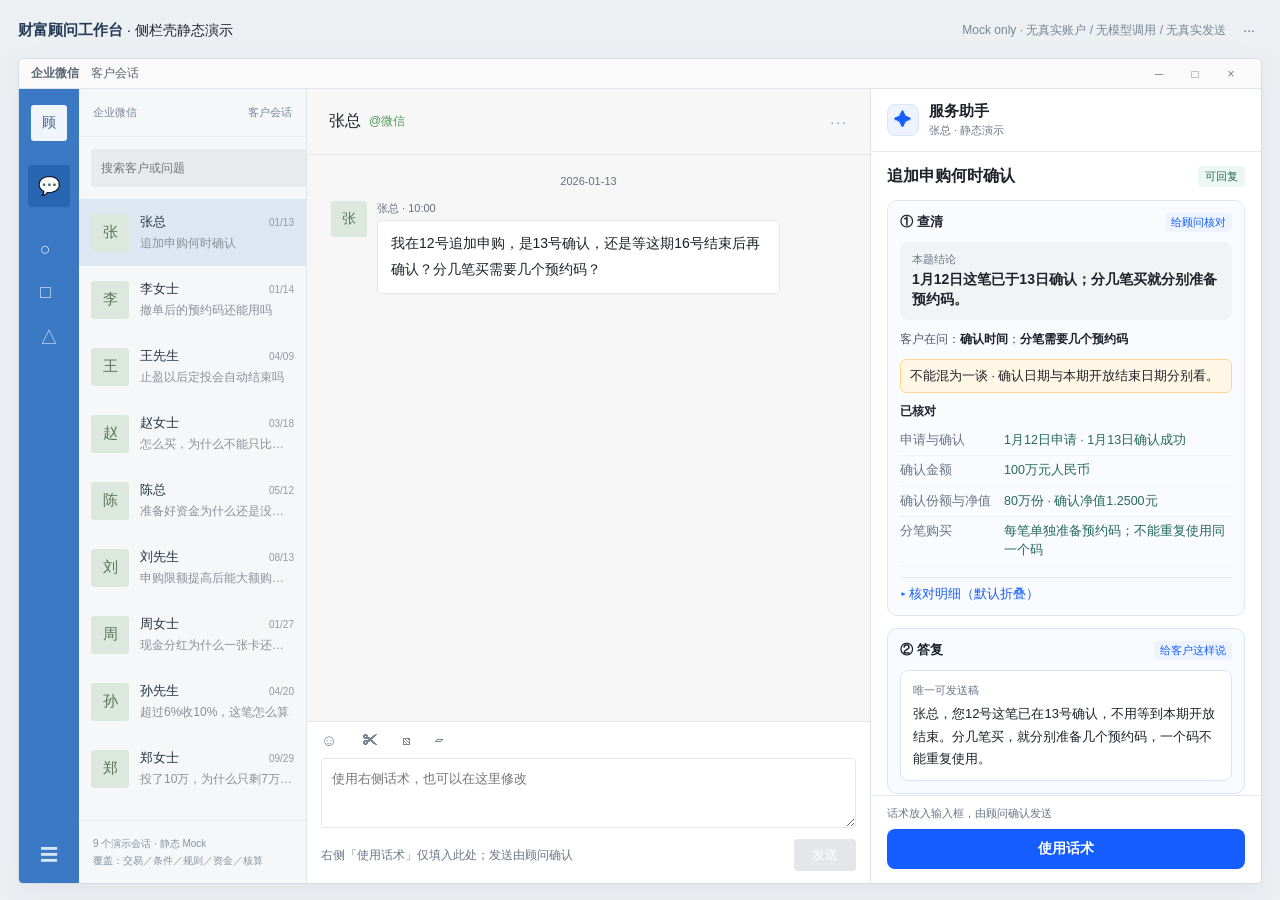
==== commit 48910833: "feat(demo): 完整对齐指定侧栏壳的展示与交互 原因：已有九组案例需要统一为指定参考站的整页风格。 改动：对齐四列宿主、客户列表、聊天输入区、查清与答复卡、折叠过程和固定操作区；使用话术聚焦可" ====
--- a/mjx/index.html
+++ b/mjx/index.html
@@ -14,6 +14,7 @@
   <link rel="stylesheet" href="platform-theme.css">
   <link rel="stylesheet" href="premium-functional.css">
   <link rel="stylesheet" href="strategy-management.css">
+  <link rel="stylesheet" href="reference-shell.css">
 </head>
 <body>
   <header class="platform-header" aria-label="财富管理中台原型顶部">
--- a/mjx/profit-assistant.css
+++ b/mjx/profit-assistant.css
@@ -42,3 +42,74 @@
 .business-reply-items { margin:0;padding-left:17px;font-size:13px;line-height:1.9; }
 .business-reply-items li+li { margin-top:7px; }
 @media(max-width:600px){.profit-metrics{gap:6px}.profit-metrics strong{font-size:14px}.profit-dialog .dialog-head{padding:16px}.profit-dialog #dialog-body{padding:16px}.profit-dialog .profit-ledger{margin-top:14px}}
+
+/* 展示规则v1：统一核对单，先查清再答复；明细与过程默认折叠。 */
+.sidebar-sections .item-heading { align-items:flex-start;gap:10px;margin-bottom:12px!important; }
+.sidebar-sections .sidebar-status { flex:none;font-size:10px;white-space:nowrap; }
+.sidebar-check,.sidebar-reply { border:1px solid #e1e7ef;border-radius:8px;padding:12px;margin-bottom:12px;min-width:0; }
+.sidebar-check { background:#f9fbfd; }
+.sidebar-reply { background:#fff;border-color:#d8e3f6; }
+.sidebar-section-title { display:flex;justify-content:space-between;align-items:center;gap:12px;margin-bottom:9px; }
+.sidebar-section-title h3 { margin:0;font-size:12px;color:#183657; }
+.sidebar-section-title>span { color:#6b7c93;font-size:10px; }
+.sidebar-verdict { font-size:12px;font-weight:600;line-height:1.8;color:#243b5a;margin:0 0 10px; }
+.sidebar-check .profit-summary { border:0;padding:0; }
+.sidebar-check .agent-section-heading { margin:9px 0 5px; }
+.sidebar-check .agent-section-heading h3 { color:#6b7c93;font-size:10px;font-weight:400; }
+.sidebar-check .business-facts { margin:4px 0 8px; }
+.sidebar-check .agent-fact-row { gap:10px; }
+.sidebar-check .agent-fact-row dd { overflow-wrap:anywhere; }
+.sidebar-heard,.sidebar-contrast,.sidebar-next { font-size:11px;line-height:1.8;color:#4e6078;margin:9px 0; }
+.sidebar-heard b,.sidebar-contrast b,.sidebar-next b { font-size:11px;font-weight:500;color:#243b5a; }
+.sidebar-heard ol { margin:3px 0 0;padding-left:18px; }
+.sidebar-contrast p,.sidebar-next p,.sidebar-check .business-gap p { margin:3px 0 0; }
+.sidebar-check .business-gap { margin:9px 0;background:#f0f4f8; }
+.sidebar-check .profit-brief { margin:0; }
+.sidebar-check .profit-brief .button { margin-top:10px; }
+.sidebar-check .profit-metrics { margin:8px 0; }
+.sidebar-check .profit-cause { margin:6px 0;font-size:11px; }
+.sidebar-check .sidebar-detail { border-top:1px solid #e4e9f0;padding-top:8px;margin:9px 0 0!important; }
+.sidebar-detail>summary { color:#365c8e;font-size:11px;cursor:pointer; }
+.sidebar-detail .button { margin-top:8px; }
+.sidebar-reply .agent-reply-text { margin:0;font-size:12px!important;line-height:1.85;background:#f5f8ff;padding:10px;border-radius:5px; }
+.sidebar-reply .business-reply-items { font-size:12px; }
+.sidebar-table { overflow-x:auto;margin-top:10px; }
+.sidebar-table table { border-collapse:collapse;width:100%;font-size:11px;color:#243b5a; }
+.sidebar-table th,.sidebar-table td { padding:7px 3px;border-bottom:1px solid #e1e7ef;text-align:left; }
+.sidebar-table th:last-child,.sidebar-table td:last-child { text-align:right;font-variant-numeric:tabular-nums; }
+@media(max-width:600px){.sidebar-check,.sidebar-reply{padding:11px}.sidebar-sections .item-heading h2{line-height:1.6}.sidebar-reply .agent-reply-text{font-size:13px!important}}
+
+/* 外壳不参与焦点滚动，长内容只在核对单正文内滚动。 */
+body[data-source-service="true"] .wecom-layout .assistant-panel { overflow:clip; }
+
+/* 样例借鉴：结论卡、缺口清单与就地明细；未知项不使用收益红绿。 */
+.sidebar-verdict-box { background:#f0f3f7;border-radius:6px;padding:10px 11px;margin:0 0 11px; }
+.sidebar-verdict-box>span { display:block;color:#718096;font-size:10px;margin-bottom:4px; }
+.sidebar-verdict-box .sidebar-verdict { margin:0;font-size:13px;line-height:1.75; }
+.sidebar-sections .sidebar-status { padding:3px 7px;border-radius:4px;font-size:11px; }
+.sidebar-sections .status-ready { background:#edf3ff;color:#285cc4; }
+.sidebar-sections .status-pending { background:#fff4e3;color:#8a5b14; }
+.sidebar-sections .status-recorded { background:#eff2f6;color:#657185; }
+.sidebar-check .sidebar-contrast { display:flex;flex-direction:column;gap:2px;background:#fff8ea;border:1px solid #ebd4a9;border-radius:5px;padding:8px 10px;font-size:12px; }
+.sidebar-check .sidebar-contrast b { color:#8a5b14; }
+.sidebar-check .sidebar-missing { border:0;background:transparent;padding:0;margin:12px 0; }
+.sidebar-missing h4,.sidebar-detail-title { margin:10px 0 6px;font-size:12px;color:#263b54; }
+.sidebar-check .sidebar-missing .agent-fact-row dd { color:#7c602e;font-weight:500; }
+.sidebar-check .sidebar-missing .agent-fact-row,.sidebar-check .sidebar-known .agent-fact-row { border-bottom:1px solid #e9edf3;padding:7px 0; }
+.sidebar-check .sidebar-known .agent-section-heading h3 { color:#334b66;font-size:12px;font-weight:500; }
+.sidebar-reply .sidebar-copy-label { display:block;font-size:10px;color:#718096;margin-bottom:6px; }
+.sidebar-reply .sidebar-next { display:flex;align-items:baseline;gap:8px;padding-top:10px;margin:0;font-size:11px; }
+.sidebar-reply .sidebar-next p { margin:0; }
+.sidebar-math-note { color:#69778a;font-size:11px;line-height:1.8;margin:8px 0; }
+.sidebar-inline-ledger { overscroll-behavior-x:contain; }
+.sidebar-inline-ledger table { min-width:300px; }
+.sidebar-inline-ledger th small { display:block;font-size:9px;font-weight:400; }
+.sidebar-inline-ledger th,.sidebar-inline-ledger td { text-align:right;white-space:nowrap; }
+.sidebar-inline-ledger th:first-child,.sidebar-inline-ledger td:first-child { text-align:left; }
+.sidebar-inline-ledger .plain-button { padding:0;font-size:11px;white-space:nowrap; }
+.sidebar-sections .sidebar-reply .agent-reply-text { font-size:13px!important; }
+.sidebar-section-title h3 { font-size:13px; }
+.sidebar-check .business-facts dd { font-size:12px; }
+
+body[data-source-service="true"] .wecom-layout .sidebar-status.status-pending { background:#fff4e3!important;color:#8a5b14!important; }
+body[data-source-service="true"] .wecom-layout .sidebar-status.status-ready { background:#edf3ff!important;color:#285cc4!important; }
--- a/mjx/reference-shell.css
+++ b/mjx/reference-shell.css
@@ -0,0 +1,411 @@
+/* 展示依据：https://melovae.github.io/wecom-service-agent-demo-shell/
+ * 四列宿主、字号、颜色、间距、核对与答复卡及固定操作区均按参考页对齐。
+ * 仅限客户服务；保留本地九案事实和多轮保护，窄屏补充聊天／助手切换。
+ */
+body[data-source-service="true"] #main-content .reference-shell{
+  --blue: #165dff;
+  --ink: #1d2129;
+  --muted: #697586;
+  --line: #e5e6eb;
+  --layer: #f7f8fa;
+  --warn-bg: #fff7e6;
+  --warn-bd: #ffd591;
+  --ok: #246b59;
+  --ask: #915e12;
+  --font: "PingFang SC", "Microsoft YaHei", sans-serif;
+}
+body[data-source-service="true"] #main-content .reference-shell *{ box-sizing: border-box; }
+body[data-source-service="true"] #main-content .reference-shell{margin:0;font-family:var(--font);color:var(--ink);background:#edf0f3;}
+body[data-source-service="true"] #main-content .reference-shell{ min-height: 100%; display: flex; flex-direction: column; padding: 12px 18px 16px; }
+body[data-source-service="true"] #main-content .reference-shell .toolbar{
+  display: flex; justify-content: space-between; align-items: center;
+  gap: 12px; margin-bottom: 10px; min-height: 36px;
+}
+body[data-source-service="true"] #main-content .reference-shell .toolbar b{ font-size: 15px; color: #243c57; }
+body[data-source-service="true"] #main-content .reference-shell .toolbar span{ font-size: 12px; color: #778594; }
+body[data-source-service="true"] #main-content .reference-shell .window{
+  flex: 1; min-height: 0;
+  border: 1px solid #d4dce3; border-radius: 5px; background: #fff;
+  box-shadow: 0 8px 28px #283d5210; overflow: hidden;
+  display: flex; flex-direction: column;
+}
+body[data-source-service="true"] #main-content .reference-shell .titlebar{
+  height: 30px; display: flex; align-items: center; gap: 12px;
+  padding: 0 12px; background: #fafafa; border-bottom: 1px solid #e0e5eb;
+  font-size: 12px; color: #596573;
+}
+body[data-source-service="true"] #main-content .reference-shell .titlebar .controls{ margin-left: auto; display: flex; }
+body[data-source-service="true"] #main-content .reference-shell .titlebar .controls i{ width: 36px; text-align: center; color: #77818d; font-style: normal; }
+body[data-source-service="true"] #main-content .reference-shell .layout{
+  flex: 1; min-height: 620px; height: calc(100vh - 100px);
+  display: grid;
+  grid-template-columns: 60px 228px minmax(280px, 1fr) 390px;
+}
+body[data-source-service="true"] #main-content .reference-shell .native-rail{
+  background: #3b79c5; color: #fff;
+  display: flex; flex-direction: column; align-items: center;
+  padding: 16px 6px;
+}
+body[data-source-service="true"] #main-content .reference-shell .native-rail .av{
+  width: 36px; height: 36px; border-radius: 3px;
+  background: #eff5fb; color: #426487; display: grid; place-items: center; font-size: 14px;
+}
+body[data-source-service="true"] #main-content .reference-shell .native-rail .sec{
+  margin-top: 24px; padding: 10px; border-radius: 4px; background: #2966b1;
+  display: grid; place-items: center; font-size: 18px;
+}
+body[data-source-service="true"] #main-content .reference-shell .native-rail .deco{ margin-top: 22px; display: flex; flex-direction: column; gap: 22px; color: #d7e7fa; font-size: 18px; }
+body[data-source-service="true"] #main-content .reference-shell .native-rail .bot{ margin-top: auto; color: #d7e7fa; font-size: 18px; }
+body[data-source-service="true"] #main-content .reference-shell .convs{
+  background: #f6f7f9; border-right: 1px solid #e1e6ec;
+  display: flex; flex-direction: column; min-width: 0; overflow: hidden;
+}
+body[data-source-service="true"] #main-content .reference-shell .convs .head{
+  padding: 16px 14px; font-size: 11px; color: #778799;
+  border-bottom: 1px solid #e8ecf1; display: flex; justify-content: space-between;
+}
+body[data-source-service="true"] #main-content .reference-shell .search{
+  margin: 12px; height: 30px; border-radius: 3px; background: #e8eaed;
+  display: flex; align-items: center; padding: 0 10px; color: #929aa3; font-size: 12px;
+}
+body[data-source-service="true"] #main-content .reference-shell .conv-list{ overflow: auto; flex: 1; }
+body[data-source-service="true"] #main-content .reference-shell .conv{
+  width: 100%; border: 0; background: transparent; text-align: left;
+  display: flex; gap: 11px; align-items: center; padding: 14px 12px;
+  cursor: pointer; font: inherit;
+}
+body[data-source-service="true"] #main-content .reference-shell .conv:hover{ background: #eef1f5; }
+body[data-source-service="true"] #main-content .reference-shell .conv[aria-selected="true"]{ background: #dce7f2; }
+body[data-source-service="true"] #main-content .reference-shell .conv .av{
+  width: 38px; height: 38px; border-radius: 3px; flex: none;
+  background: #dce8de; color: #58745a; display: grid; place-items: center; font-size: 15px;
+}
+body[data-source-service="true"] #main-content .reference-shell .conv .meta{ min-width: 0; flex: 1; }
+body[data-source-service="true"] #main-content .reference-shell .conv .meta b{
+  display: flex; justify-content: space-between; align-items: center;
+  font-size: 13px; font-weight: 500; color: #263442; margin-bottom: 4px;
+}
+body[data-source-service="true"] #main-content .reference-shell .conv .meta time{ font-size: 10px; font-weight: 400; color: #9299a3; }
+body[data-source-service="true"] #main-content .reference-shell .conv .meta span{
+  display: block; font-size: 12px; color: #8a9098;
+  white-space: nowrap; overflow: hidden; text-overflow: ellipsis;
+}
+body[data-source-service="true"] #main-content .reference-shell .conv-foot{ padding: 14px; font-size: 10px; line-height: 1.7; color: #8793a1; border-top: 1px solid #e8ecf1; }
+body[data-source-service="true"] #main-content .reference-shell .chat{
+  display: flex; flex-direction: column; min-width: 0; border-right: 1px solid #dce3eb;
+}
+body[data-source-service="true"] #main-content .reference-shell .chat-h{
+  min-height: 66px; padding: 14px 22px; background: #f7f7f8;
+  display: flex; align-items: center; gap: 8px; border-bottom: 1px solid var(--line);
+}
+body[data-source-service="true"] #main-content .reference-shell .chat-h b{ font-size: 16px; font-weight: 500; }
+body[data-source-service="true"] #main-content .reference-shell .chat-h .tag{ color: #4d9b51; font-size: 12px; }
+body[data-source-service="true"] #main-content .reference-shell .chat-h .more{ margin-left: auto; color: #8492a1; letter-spacing: 2px; }
+body[data-source-service="true"] #main-content .reference-shell .chat-body{ flex: 1; overflow: auto; background: #f6f6f7; padding: 20px 24px; }
+body[data-source-service="true"] #main-content .reference-shell .day{ text-align: center; font-size: 11px; color: #657182; margin-bottom: 14px; }
+body[data-source-service="true"] #main-content .reference-shell .msg{ display: flex; gap: 10px; margin-bottom: 16px; }
+body[data-source-service="true"] #main-content .reference-shell .msg .av{
+  width: 36px; height: 36px; border-radius: 3px; flex: none;
+  background: #dce8de; color: #58745a; display: grid; place-items: center;
+}
+body[data-source-service="true"] #main-content .reference-shell .msg .bubble{
+  max-width: 86%; background: #fff; border: 1px solid #e4e8ec;
+  border-radius: 5px; padding: 10px 13px; font-size: 14px; line-height: 1.85;
+}
+body[data-source-service="true"] #main-content .reference-shell .msg .when{ font-size: 11px; color: #657182; margin-bottom: 4px; }
+body[data-source-service="true"] #main-content .reference-shell .chat-foot{
+  background: #fff; border-top: 1px solid var(--line); padding: 10px 14px 12px;
+}
+body[data-source-service="true"] #main-content .reference-shell .chat-tools{ font-size: 16px; color: #7a8796; letter-spacing: 10px; margin-bottom: 8px; }
+body[data-source-service="true"] #main-content .reference-shell .chat-foot textarea{
+  width: 100%; min-height: 70px; resize: vertical; border: 1px solid var(--line);
+  border-radius: 4px; padding: 10px; font: inherit; font-size: 13px; line-height: 1.6;
+}
+body[data-source-service="true"] #main-content .reference-shell .chat-actions{ display: flex; justify-content: space-between; align-items: center; margin-top: 8px; }
+body[data-source-service="true"] #main-content .reference-shell .chat-actions .hint{ font-size: 12px; color: var(--muted); }
+body[data-source-service="true"] #main-content .reference-shell .chat-actions button{
+  border: 0; background: var(--blue); color: #fff; border-radius: 4px;
+  padding: 7px 18px; font: inherit; font-size: 13px; cursor: pointer;
+}
+body[data-source-service="true"] #main-content .reference-shell .chat-actions button:disabled{ background: #c9cdd4; cursor: default; }
+body[data-source-service="true"] #main-content .reference-shell .assistant{ display: flex; flex-direction: column; min-width: 0; background: #fff; }
+body[data-source-service="true"] #main-content .reference-shell .assistant-h{
+  display: flex; justify-content: space-between; align-items: center;
+  padding: 12px 16px; border-bottom: 1px solid var(--line);
+}
+body[data-source-service="true"] #main-content .reference-shell .assistant-h .name{ display: flex; gap: 10px; align-items: center; }
+body[data-source-service="true"] #main-content .reference-shell .emblem{
+  width: 32px; height: 32px; border-radius: 8px;
+  background: #edf3ff; color: var(--blue); border: 1px solid #d9e6ff;
+  display: grid; place-items: center; font-size: 18px;
+}
+body[data-source-service="true"] #main-content .reference-shell .assistant-h b{ font-size: 15px; }
+body[data-source-service="true"] #main-content .reference-shell .assistant-h small{ display: block; color: var(--muted); font-size: 11px; margin-top: 2px; }
+body[data-source-service="true"] #main-content .reference-shell .assistant-body{ flex: 1; overflow: auto; padding: 12px 16px 16px; }
+body[data-source-service="true"] #main-content .reference-shell .item-title{ display: flex; gap: 10px; align-items: flex-start; margin-bottom: 12px; }
+body[data-source-service="true"] #main-content .reference-shell .item-title h2{ margin: 0; flex: 1; font-size: 16px; line-height: 1.5; font-weight: 600; }
+body[data-source-service="true"] #main-content .reference-shell .badge{
+  flex: none; font-size: 11px; padding: 3px 7px; border-radius: 4px;
+  background: #f2f3f5; color: #4e5969; margin-top: 2px;
+}
+body[data-source-service="true"] #main-content .reference-shell .badge.ok{ background: #edf7f2; color: var(--ok); }
+body[data-source-service="true"] #main-content .reference-shell .badge.ask{ background: #fff6e6; color: var(--ask); }
+body[data-source-service="true"] #main-content .reference-shell .zone{
+  border: 1px solid var(--line); border-radius: 10px; padding: 12px;
+  margin-bottom: 12px; background: #fff;
+}
+body[data-source-service="true"] #main-content .reference-shell .zone.check{ background: #fafbff; }
+body[data-source-service="true"] #main-content .reference-shell .zone.reply{ background: #f8fbff; border-color: #d6e4ff; }
+body[data-source-service="true"] #main-content .reference-shell .zone-h{ display: flex; justify-content: space-between; align-items: baseline; margin-bottom: 10px; }
+body[data-source-service="true"] #main-content .reference-shell .zone-h h3{ margin: 0; font-size: 13px; font-weight: 600; }
+body[data-source-service="true"] #main-content .reference-shell .zone-h .tag{ font-size: 11px; color: var(--blue); background: #eef4ff; border-radius: 4px; padding: 2px 6px; }
+body[data-source-service="true"] #main-content .reference-shell .verdict{ background: #f2f3f5; border-radius: 8px; padding: 10px 12px; margin-bottom: 10px; }
+body[data-source-service="true"] #main-content .reference-shell .verdict span{ display: block; font-size: 11px; color: var(--muted); margin-bottom: 2px; }
+body[data-source-service="true"] #main-content .reference-shell .verdict b{ font-size: 14px; line-height: 1.45; }
+body[data-source-service="true"] #main-content .reference-shell .heard{ font-size: 12px; color: #4e5969; margin: 0 0 10px; line-height: 1.6; }
+body[data-source-service="true"] #main-content .reference-shell .heard b{ color: var(--ink); }
+body[data-source-service="true"] #main-content .reference-shell .metrics{ display: grid; grid-template-columns: 1fr 1fr; gap: 8px; margin-bottom: 8px; }
+body[data-source-service="true"] #main-content .reference-shell .metric{ background: var(--layer); border-radius: 8px; padding: 10px; }
+body[data-source-service="true"] #main-content .reference-shell .metric span{ display: block; font-size: 11px; color: var(--muted); }
+body[data-source-service="true"] #main-content .reference-shell .metric b{ font-size: 17px; letter-spacing: -0.02em; }
+body[data-source-service="true"] #main-content .reference-shell .nature{
+  display: inline-block; font-size: 11px; color: var(--ok); background: #d1e7dd;
+  border-radius: 4px; padding: 1px 6px; margin-bottom: 8px;
+}
+body[data-source-service="true"] #main-content .reference-shell .nature.is-estimate{ color: var(--ask); background: #fff6e6; }
+body[data-source-service="true"] #main-content .reference-shell .checklist{ list-style: none; margin: 0 0 10px; padding: 0; }
+body[data-source-service="true"] #main-content .reference-shell .checklist li{
+  display: flex; justify-content: space-between; gap: 8px; align-items: center;
+  font-size: 12.5px; padding: 6px 8px; margin-bottom: 4px;
+  border: 1px solid var(--line); border-radius: 6px; background: #fff;
+}
+body[data-source-service="true"] #main-content .reference-shell .checklist li.is-ok b{ color: var(--ok); font-size: 12px; }
+body[data-source-service="true"] #main-content .reference-shell .checklist li.is-gap b{ color: #cf1322; font-size: 12px; }
+body[data-source-service="true"] #main-content .reference-shell .facts.card .row{ grid-template-columns: 96px 1fr; }
+body[data-source-service="true"] #main-content .reference-shell .rule{ font-size: 12px; color: var(--muted); line-height: 1.55; margin: 0 0 10px; }
+body[data-source-service="true"] #main-content .reference-shell .contrasts{ list-style: none; margin: 0 0 10px; padding: 0; }
+body[data-source-service="true"] #main-content .reference-shell .contrasts li{
+  background: var(--warn-bg); border: 1px solid var(--warn-bd); border-radius: 6px;
+  padding: 7px 9px; margin-bottom: 6px; font-size: 12.5px; line-height: 1.45;
+}
+body[data-source-service="true"] #main-content .reference-shell .cand-label{ font-size: 12px; font-weight: 600; margin: 0 0 6px; }
+body[data-source-service="true"] #main-content .reference-shell .cand{
+  border: 1px solid var(--line); border-radius: 8px; padding: 8px 10px; margin-bottom: 6px;
+  display: flex; justify-content: space-between; gap: 8px; align-items: center; background: #fff;
+}
+body[data-source-service="true"] #main-content .reference-shell .cand b{ display: block; font-size: 13px; }
+body[data-source-service="true"] #main-content .reference-shell .cand small{ color: var(--muted); font-size: 11px; }
+body[data-source-service="true"] #main-content .reference-shell .flag-ok{ color: #389e0d; font-size: 12px; font-weight: 600; }
+body[data-source-service="true"] #main-content .reference-shell .flag-no{ color: #cf1322; font-size: 12px; font-weight: 600; }
+body[data-source-service="true"] #main-content .reference-shell .gaps{ margin: 0 0 10px; }
+body[data-source-service="true"] #main-content .reference-shell .gaps .row{
+  display: grid; grid-template-columns: 110px 1fr; gap: 8px;
+  font-size: 12.5px; padding: 5px 0; border-bottom: 1px solid #f0f2f5;
+}
+body[data-source-service="true"] #main-content .reference-shell .gaps dt{ color: var(--muted); margin: 0; }
+body[data-source-service="true"] #main-content .reference-shell .gaps dd{ margin: 0; color: #cf1322; }
+body[data-source-service="true"] #main-content .reference-shell .attr{ margin: 0 0 10px; padding: 0; list-style: none; }
+body[data-source-service="true"] #main-content .reference-shell .attr li{
+  display: flex; justify-content: space-between; gap: 8px; font-size: 12.5px;
+  padding: 4px 0; border-bottom: 1px dashed #eef0f3;
+}
+body[data-source-service="true"] #main-content .reference-shell .sec{ margin: 10px 0; }
+body[data-source-service="true"] #main-content .reference-shell .sec h4{ margin: 0 0 4px; font-size: 13px; }
+body[data-source-service="true"] #main-content .reference-shell .sec p{ margin: 0; color: var(--muted); font-size: 12.5px; line-height: 1.55; }
+body[data-source-service="true"] #main-content .reference-shell .facts{ margin: 0; }
+body[data-source-service="true"] #main-content .reference-shell .facts .row{
+  display: grid; grid-template-columns: 88px 1fr; gap: 8px;
+  font-size: 12.5px; padding: 5px 0; border-bottom: 1px solid #f0f2f5;
+}
+body[data-source-service="true"] #main-content .reference-shell .facts dt{ color: var(--muted); margin: 0; }
+body[data-source-service="true"] #main-content .reference-shell .facts dd{ margin: 0; color: var(--ok); font-weight: 500; }
+body[data-source-service="true"] #main-content .reference-shell details.fold{ margin-top: 8px; border-top: 1px solid var(--line); padding-top: 8px; }
+body[data-source-service="true"] #main-content .reference-shell details.fold > summary{ cursor: pointer; color: var(--blue); font-size: 12.5px; list-style: none; }
+body[data-source-service="true"] #main-content .reference-shell details.fold > summary::-webkit-details-marker{ display: none; }
+body[data-source-service="true"] #main-content .reference-shell .table-wrap{ overflow: auto; margin-top: 8px; }
+body[data-source-service="true"] #main-content .reference-shell table.demo{ width: 100%; border-collapse: collapse; font-size: 11.5px; margin-bottom: 10px; }
+body[data-source-service="true"] #main-content .reference-shell table.demo th,
+body[data-source-service="true"] #main-content .reference-shell table.demo td{ border: 1px solid var(--line); padding: 5px 6px; text-align: left; }
+body[data-source-service="true"] #main-content .reference-shell table.demo th{ background: var(--layer); }
+body[data-source-service="true"] #main-content .reference-shell .reply-box{
+  background: #fff; border: 1px solid #d6e4ff; border-radius: 8px;
+  padding: 10px 12px; font-size: 13px; line-height: 1.7; white-space: pre-wrap;
+}
+body[data-source-service="true"] #main-content .reference-shell .reply-box label{ display: block; font-size: 11px; color: var(--muted); margin-bottom: 4px; }
+body[data-source-service="true"] #main-content .reference-shell .next{ margin-top: 10px; font-size: 12.5px; color: #4e5969; line-height: 1.55; }
+body[data-source-service="true"] #main-content .reference-shell .next b{ color: var(--ink); }
+body[data-source-service="true"] #main-content .reference-shell .process details{ margin-top: 4px; border-top: 1px solid var(--line); padding-top: 8px; }
+body[data-source-service="true"] #main-content .reference-shell .process summary{ cursor: pointer; font-size: 12px; color: #4e5969; }
+body[data-source-service="true"] #main-content .reference-shell .process .ev{
+  display: grid; grid-template-columns: 48px 1fr; gap: 8px;
+  padding: 8px 0; border-top: 1px solid #edf0f4; font-size: 12px;
+}
+body[data-source-service="true"] #main-content .reference-shell .process .ev span{ color: #52698d; }
+body[data-source-service="true"] #main-content .reference-shell .process .ev b{ display: block; font-weight: 500; margin-bottom: 2px; }
+body[data-source-service="true"] #main-content .reference-shell .process .ev p{ margin: 0; color: var(--muted); line-height: 1.55; }
+body[data-source-service="true"] #main-content .reference-shell .dock{ border-top: 1px solid var(--line); padding: 10px 16px 14px; }
+body[data-source-service="true"] #main-content .reference-shell .dock .tip{ font-size: 11px; color: var(--muted); margin-bottom: 8px; }
+body[data-source-service="true"] #main-content .reference-shell .dock button{
+  width: 100%; border: 0; background: var(--blue); color: #fff; border-radius: 8px;
+  padding: 11px; font: inherit; font-size: 14px; font-weight: 600; cursor: pointer;
+}
+body[data-source-service="true"] #main-content .reference-shell .dock button:disabled{ background: #c9cdd4; cursor: default; }
+@media (max-width: 1100px){body[data-source-service="true"] #main-content .reference-shell .layout{ grid-template-columns: 0 200px minmax(240px, 1fr) 340px; }
+body[data-source-service="true"] #main-content .reference-shell .native-rail{ display: none; }
+}
+
+/* Fit the existing business renderers to the reference's compact fact/reply cards. */
+body[data-source-service="true"] { background:#edf0f3;--body-font:"PingFang SC","Microsoft YaHei",sans-serif;--primary:#165dff; }
+body[data-source-service="true"] #main-content { padding:0!important;max-width:none;height:auto;overflow:visible;display:block; }
+body[data-source-service="true"] .workspace,body[data-source-service="true"] .app-shell { min-height:100vh;height:auto; }
+body[data-source-service="true"] #main-content .reference-shell { --ink:#1d2129;min-height:100vh;padding:12px 18px 16px;font-size:14px;line-height:normal; }
+body[data-source-service="true"] #main-content .reference-shell button { font-family:var(--font);box-shadow:none;letter-spacing:0; }
+body[data-source-service="true"] #main-content .reference-shell [hidden] { display:none!important; }
+body[data-source-service="true"] #main-content .reference-shell .toolbar { padding:0;border:0;border-radius:0;background:transparent;box-shadow:none; }
+body[data-source-service="true"] #main-content .reference-shell .shell-tools { display:flex;align-items:center;gap:10px; }
+body[data-source-service="true"] #main-content .reference-shell .shell-menu { position:relative;border:0;margin:0;padding:0; }
+body[data-source-service="true"] #main-content .reference-shell .shell-menu>summary { list-style:none;cursor:pointer;padding:5px 7px;color:#697586; }
+body[data-source-service="true"] #main-content .reference-shell .shell-menu>summary::-webkit-details-marker { display:none; }
+body[data-source-service="true"] #main-content .reference-shell .shell-menu>div { position:absolute;right:0;top:28px;z-index:20;width:180px;padding:6px;background:white;border:1px solid #e5e6eb;border-radius:6px;box-shadow:0 6px 20px #283d5220; }
+body[data-source-service="true"] #main-content .reference-shell .shell-menu button { display:block;border:0;background:white;width:100%;padding:9px;text-align:left;font-size:12px;cursor:pointer;color:#4e5969; }
+body[data-source-service="true"] #main-content .reference-shell .shell-menu button:hover { background:#f0f5ff; }
+body[data-source-service="true"] #main-content .reference-shell .shell-mobile-switch { display:none; }
+body[data-source-service="true"] #main-content .reference-shell .titlebar { flex:none; }
+body[data-source-service="true"] #main-content .reference-shell .titlebar b { font-weight:700; }
+body[data-source-service="true"] #main-content .reference-shell .controls i { font-size:12px; }
+body[data-source-service="true"] #main-content .reference-shell .layout { min-height:620px; }
+body[data-source-service="true"] #main-content .reference-shell .search { flex:none;border:0;padding:0 10px;box-shadow:none; }
+body[data-source-service="true"] #main-content .reference-shell .search input { width:100%;min-width:0;border:0;background:transparent;font:inherit;outline:none;padding:0;color:#354252; }
+body[data-source-service="true"] #main-content .reference-shell .search:focus-within { outline:2px solid #165dff;outline-offset:2px; }
+body[data-source-service="true"] #main-content .reference-shell .conv { border-radius:0;margin:0;min-height:0;box-shadow:none; }
+body[data-source-service="true"] #main-content .reference-shell .conv .meta span { line-height:normal; }
+body[data-source-service="true"] #main-content .reference-shell .conv-foot { flex:none; }
+body[data-source-service="true"] #main-content .reference-shell .search-empty { padding:12px;color:#697586;font-size:12px; }
+body[data-source-service="true"] #main-content .reference-shell .chat,body[data-source-service="true"] #main-content .reference-shell .assistant { min-height:0;overflow:clip; }
+body[data-source-service="true"] #main-content .reference-shell .chat-h,body[data-source-service="true"] #main-content .reference-shell .chat-foot,body[data-source-service="true"] #main-content .reference-shell .assistant-h,body[data-source-service="true"] #main-content .reference-shell .dock { flex:none; }
+body[data-source-service="true"] #main-content .reference-shell .msg { align-items:flex-start; }
+body[data-source-service="true"] #main-content .reference-shell .msg .av { font-size:14px; }
+body[data-source-service="true"] #main-content .reference-shell .msg-content { min-width:0;max-width:100%;flex:1; }
+body[data-source-service="true"] #main-content .reference-shell .msg .bubble { white-space:pre-wrap;overflow-wrap:anywhere;width:fit-content;box-shadow:none; }
+body[data-source-service="true"] #main-content .reference-shell .msg.advisor { flex-direction:row-reverse; }
+body[data-source-service="true"] #main-content .reference-shell .msg.advisor .msg-content { display:flex;flex-direction:column;align-items:flex-end; }
+body[data-source-service="true"] #main-content .reference-shell .msg.advisor .bubble { background:#c9e7ff;border-color:#c9e7ff; }
+body[data-source-service="true"] #main-content .reference-shell .chat-tools { margin:0 0 8px;line-height:normal; }
+body[data-source-service="true"] #main-content .reference-shell .chat-foot textarea { height:70px;min-height:70px;max-height:220px;background:white;box-shadow:none;color:#1d2129; }
+body[data-source-service="true"] #main-content .reference-shell .chat-foot textarea:focus { outline:2px solid #165dff;outline-offset:1px; }
+body[data-source-service="true"] #main-content .reference-shell .chat-actions button { min-height:0; }
+body[data-source-service="true"] #main-content .reference-shell .assistant-h { min-height:63px; }
+body[data-source-service="true"] #main-content .reference-shell .assistant-h .emblem { flex:none; }
+body[data-source-service="true"] #main-content .reference-shell .assistant-body { min-height:0;overscroll-behavior:contain; }
+body[data-source-service="true"] #main-content .reference-shell .item-title { padding:0;border:0;margin:0 0 12px!important; }
+body[data-source-service="true"] #main-content .reference-shell .item-title h2 { color:var(--ink);font-family:var(--font);font-size:16px!important;line-height:1.5;font-weight:600;letter-spacing:0; }
+body[data-source-service="true"] #main-content .reference-shell .sidebar-status { border:0;font-size:11px;font-weight:400;line-height:normal; }
+body[data-source-service="true"] #main-content .reference-shell .sidebar-status.status-ready { background:#edf7f2!important;color:#246b59!important; }
+body[data-source-service="true"] #main-content .reference-shell .sidebar-status.status-pending { background:#fff6e6!important;color:#915e12!important; }
+body[data-source-service="true"] #main-content .reference-shell .zone { padding:12px;border-radius:10px;margin:0 0 12px; }
+body[data-source-service="true"] #main-content .reference-shell .zone-h { gap:8px;margin-bottom:10px; }
+body[data-source-service="true"] #main-content .reference-shell .zone-h h3 { color:var(--ink);font-size:13px;line-height:normal; }
+body[data-source-service="true"] #main-content .reference-shell .zone-h .tag { white-space:nowrap; }
+body[data-source-service="true"] #main-content .reference-shell .verdict { margin:0 0 10px; }
+body[data-source-service="true"] #main-content .reference-shell .verdict>span { font-size:11px; }
+body[data-source-service="true"] #main-content .reference-shell .verdict .sidebar-verdict { margin:0;color:var(--ink);font-size:14px;font-weight:700;line-height:1.45; }
+body[data-source-service="true"] #main-content .reference-shell .sidebar-contrast { display:block;margin:0 0 10px;background:#fff7e6;border:1px solid #ffd591;border-radius:6px;padding:7px 9px;color:var(--ink);font-size:12.5px;line-height:1.45; }
+body[data-source-service="true"] #main-content .reference-shell .sidebar-contrast p { margin:0; }
+body[data-source-service="true"] #main-content .reference-shell .sidebar-known { border:0;padding:0;margin:0 0 10px; }
+body[data-source-service="true"] #main-content .reference-shell .agent-section-heading { margin:0 0 6px; }
+body[data-source-service="true"] #main-content .reference-shell .agent-section-heading h3,body[data-source-service="true"] #main-content .reference-shell .sidebar-missing h4 { font-size:12px;font-weight:600;color:var(--ink);margin:0; }
+body[data-source-service="true"] #main-content .reference-shell .agent-fact-list { margin:0; }
+body[data-source-service="true"] #main-content .reference-shell .agent-fact-row { display:grid;grid-template-columns:96px minmax(0,1fr);gap:8px;padding:5px 0;font-size:12.5px;border-bottom:1px solid #f0f2f5;line-height:1.55; }
+body[data-source-service="true"] #main-content .reference-shell .agent-fact-row dt { margin:0;color:var(--muted);font-size:12.5px; }
+body[data-source-service="true"] #main-content .reference-shell .agent-fact-row dd { margin:0;color:#246b59;font-size:12.5px;font-weight:500;overflow-wrap:anywhere; }
+body[data-source-service="true"] #main-content .reference-shell .sidebar-missing { padding:0;border:0;background:transparent;margin:0 0 10px; }
+body[data-source-service="true"] #main-content .reference-shell .sidebar-missing h4 { margin-bottom:6px; }
+body[data-source-service="true"] #main-content .reference-shell .sidebar-missing dd { color:#cf1322; }
+body[data-source-service="true"] #main-content .reference-shell .reply-box { white-space:normal; }
+body[data-source-service="true"] #main-content .reference-shell .reply-box label { font-weight:400;margin:0 0 4px;line-height:1.7; }
+body[data-source-service="true"] #main-content .reference-shell .reply-box .agent-reply-text { background:transparent;border:0;padding:0;border-radius:0;margin:0;white-space:pre-wrap;line-height:1.7;font-size:13px!important;color:var(--ink); }
+body[data-source-service="true"] #main-content .reference-shell .reply-box .business-reply-items { font-size:13px;line-height:1.7;white-space:normal; }
+body[data-source-service="true"] #main-content .reference-shell .sidebar-next { display:block;font-size:12.5px;line-height:1.55;margin-top:10px;padding:0;color:#4e5969; }
+body[data-source-service="true"] #main-content .reference-shell .sidebar-next b { color:var(--ink);font-weight:700;font-size:12.5px; }
+body[data-source-service="true"] #main-content .reference-shell .sidebar-next p { display:inline;margin-left:4px; }
+body[data-source-service="true"] #main-content .reference-shell details.sidebar-detail { padding:8px 0 0;margin:8px 0 0!important;border-top:1px solid var(--line); }
+body[data-source-service="true"] #main-content .reference-shell details.sidebar-detail>summary { color:var(--blue);font-size:12.5px;list-style:disclosure-closed; }
+body[data-source-service="true"] #main-content .reference-shell details.sidebar-detail[open]>summary { list-style:disclosure-open; }
+body[data-source-service="true"] #main-content .reference-shell details.sidebar-detail>summary:before { display:none; }
+body[data-source-service="true"] #main-content .reference-shell .sidebar-table { margin-top:8px; }
+body[data-source-service="true"] #main-content .reference-shell .sidebar-table table { margin-bottom:10px;font-size:11.5px;color:var(--ink); }
+body[data-source-service="true"] #main-content .reference-shell .sidebar-table th,body[data-source-service="true"] #main-content .reference-shell .sidebar-table td { padding:5px 6px;border:1px solid var(--line); }
+body[data-source-service="true"] #main-content .reference-shell .sidebar-table th { background:var(--layer);font-weight:700; }
+body[data-source-service="true"] #main-content .reference-shell .profit-scope { margin:0 0 10px;font-size:12px;color:var(--muted); }
+body[data-source-service="true"] #main-content .reference-shell .profit-metrics { grid-template-columns:1fr 1fr;gap:8px;margin-bottom:8px; }
+body[data-source-service="true"] #main-content .reference-shell .profit-metrics>div { border-radius:8px;padding:10px;background:var(--layer); }
+body[data-source-service="true"] #main-content .reference-shell .profit-metrics span { font-size:11px; }
+body[data-source-service="true"] #main-content .reference-shell .profit-metrics strong { font-size:17px;letter-spacing:-.02em; }
+body[data-source-service="true"] #main-content .reference-shell .profit-cause { font-size:12.5px;line-height:1.55; }
+body[data-source-service="true"] #main-content .reference-shell .process details { margin:4px 0 0!important;padding:8px 0 0;border:0;border-top:1px solid var(--line); }
+body[data-source-service="true"] #main-content .reference-shell .process>details>summary { display:list-item;list-style:disclosure-closed;font-size:12px;color:#4e5969;min-height:0;padding:0;background:transparent; }
+body[data-source-service="true"] #main-content .reference-shell .process>details[open]>summary { list-style:disclosure-open; }
+body[data-source-service="true"] #main-content .reference-shell .process>details>summary:before,body[data-source-service="true"] #main-content .reference-shell .process>details>summary:after { display:none; }
+body[data-source-service="true"] #main-content .reference-shell .process .agent-event { font-size:12px;display:grid;grid-template-columns:48px minmax(0,1fr);gap:8px;padding:8px 0;border-top:1px solid #edf0f4; }
+body[data-source-service="true"] #main-content .reference-shell .process .agent-event>span { width:auto;background:transparent;border:0;color:#52698d; }
+body[data-source-service="true"] #main-content .reference-shell .process .agent-event b { font-weight:500; }
+body[data-source-service="true"] #main-content .reference-shell .dock .tip { margin-bottom:8px; }
+body[data-source-service="true"] #main-content .reference-shell .dock button { min-height:0; }
+body[data-source-service="true"] #main-content .reference-shell .dock .shell-close { margin-top:8px;background:white;color:#4e5969;border:1px solid #e5e6eb;padding:8px;font-weight:400;font-size:12px; }
+body[data-source-service="true"] #main-content .reference-shell button:focus-visible,body[data-source-service="true"] #main-content .reference-shell summary:focus-visible { outline:2px solid #165dff;outline-offset:2px; }
+@media(max-width:760px) {
+ body[data-source-service="true"] #main-content .reference-shell { min-height:100dvh;height:100dvh;display:flex;flex-direction:column;padding:8px; }
+ body[data-source-service="true"] #main-content .reference-shell .toolbar { flex:none;min-height:32px;margin-bottom:6px;font-size:11px; }
+ body[data-source-service="true"] #main-content .reference-shell .toolbar b { font-size:12px; }
+ body[data-source-service="true"] #main-content .reference-shell .shell-tools>span { display:none; }
+ body[data-source-service="true"] #main-content .reference-shell .shell-mobile-switch { display:flex;flex:none;gap:4px;padding:4px;margin-bottom:8px;border-radius:7px;background:#e0e5eb; }
+ body[data-source-service="true"] #main-content .reference-shell .shell-mobile-switch button { flex:1;border:0;border-radius:5px;min-height:34px;background:transparent;font-size:12px;color:#697586; }
+ body[data-source-service="true"] #main-content .reference-shell .shell-mobile-switch button[aria-pressed="true"] { background:white;color:#165dff; }
+ body[data-source-service="true"] #main-content .reference-shell .window { flex:1;min-height:0; }
+ body[data-source-service="true"] #main-content .reference-shell .layout { display:flex;flex-direction:column;min-height:0;height:auto;flex:1; }
+ body[data-source-service="true"] #main-content .reference-shell .convs { flex:none;display:block;border-right:0;border-bottom:1px solid #e1e6ec; }
+ body[data-source-service="true"] #main-content .reference-shell .convs .head,body[data-source-service="true"] #main-content .reference-shell .search,body[data-source-service="true"] #main-content .reference-shell .conv-foot { display:none; }
+ body[data-source-service="true"] #main-content .reference-shell .conv-list { display:flex;overflow-x:auto; }
+ body[data-source-service="true"] #main-content .reference-shell .conv { width:150px;min-width:150px;padding:8px;gap:7px; }
+ body[data-source-service="true"] #main-content .reference-shell .conv .av { width:28px;height:28px;font-size:12px; }
+ body[data-source-service="true"] #main-content .reference-shell .conv .meta b { font-size:12px;margin-bottom:3px; }
+ body[data-source-service="true"] #main-content .reference-shell .conv .meta span { font-size:10px; }
+ body[data-source-service="true"] #main-content .reference-shell .chat,body[data-source-service="true"] #main-content .reference-shell .assistant { flex:1;min-height:0; }
+ body[data-source-service="true"][data-wecom-pane="chat"] #main-content .reference-shell .assistant,body[data-source-service="true"][data-wecom-pane="assistant"] #main-content .reference-shell .chat { display:none; }
+ body[data-source-service="true"] #main-content .reference-shell .assistant-body { padding:12px; }
+ body[data-source-service="true"] #main-content .reference-shell .assistant-h { padding:10px 12px;min-height:60px; }
+ body[data-source-service="true"] #main-content .reference-shell .dock { padding:10px 12px 12px; }
+ body[data-source-service="true"] #main-content .reference-shell .chat-h { min-height:54px;padding:12px 16px; }
+ body[data-source-service="true"] #main-content .reference-shell .chat-body { padding:16px; }
+ body[data-source-service="true"] #main-content .reference-shell .chat-actions .hint { max-width:75%;font-size:11px; }
+ body[data-source-service="true"] #main-content .reference-shell .chat-foot textarea { max-height:150px; }
+ body[data-source-service="true"] #main-content .reference-shell .controls { display:none; }
+}
+
+/* Neutralize inherited workbench sizing inside the standalone host. */
+body[data-source-service="true"] #main-content .reference-shell { height:100vh; }
+body[data-source-service="true"] #main-content .reference-shell .chat-body { min-height:0;max-height:none; }
+body[data-source-service="true"] #main-content .reference-shell .conv .meta b { margin:0 0 4px;line-height:normal; }
+body[data-source-service="true"] #main-content .reference-shell .search input { min-height:0;height:30px; }
+body[data-source-service="true"] #main-content .reference-shell .zone .agent-fact-row { grid-template-columns:96px minmax(0,1fr); }
+body[data-source-service="true"] #main-content .reference-shell .agent-fact-row dt,body[data-source-service="true"] #main-content .reference-shell .agent-fact-row dd { width:auto;max-width:none;line-height:1.55;text-align:left; }
+body[data-source-service="true"] #main-content .reference-shell .zone .technical { border-radius:0;background:transparent; }
+body[data-source-service="true"] #main-content .reference-shell .profit-brief p { margin:0 0 6px; }
+@media(max-width:760px) { body[data-source-service="true"] #main-content .reference-shell { height:100dvh; } }
+
+/* Keep disclosure markers inside the cards and content gutter. */
+body[data-source-service="true"] #main-content .reference-shell details.sidebar-detail>summary,body[data-source-service="true"] #main-content .reference-shell .process>details>summary { list-style:none; }
+body[data-source-service="true"] #main-content .reference-shell details.sidebar-detail>summary::-webkit-details-marker,body[data-source-service="true"] #main-content .reference-shell .process>details>summary::-webkit-details-marker { display:none; }
+body[data-source-service="true"] #main-content .reference-shell details.sidebar-detail>summary:before,body[data-source-service="true"] #main-content .reference-shell .process>details>summary:before { display:inline;content:'▸ ';position:static;background:none;border:0; }
+body[data-source-service="true"] #main-content .reference-shell details.sidebar-detail[open]>summary:before,body[data-source-service="true"] #main-content .reference-shell .process>details[open]>summary:before { content:'▾ '; }
+
+body[data-source-service="true"] #main-content .reference-shell details.sidebar-detail>summary { padding:0;min-height:0;line-height:normal;background:transparent; }
+@media(max-width:760px) { body[data-source-service="true"] #main-content .reference-shell .titlebar .controls { display:none; } }
+
+@media(min-width:761px) and (max-width:850px) {
+ body[data-source-service="true"] #main-content .reference-shell .layout { grid-template-columns:0 180px minmax(0,1fr) 320px; }
+ body[data-source-service="true"] #main-content .reference-shell .chat-actions .hint { max-width:70%;font-size:11px; }
+}
+
+body[data-source-service="true"] #main-content .reference-shell .zone .business-detail { padding:0;margin:8px 0 0!important;background:transparent;border:0; }
+body[data-source-service="true"] #main-content .reference-shell .zone .business-detail>summary { padding:0;min-height:0;line-height:1.6; }
